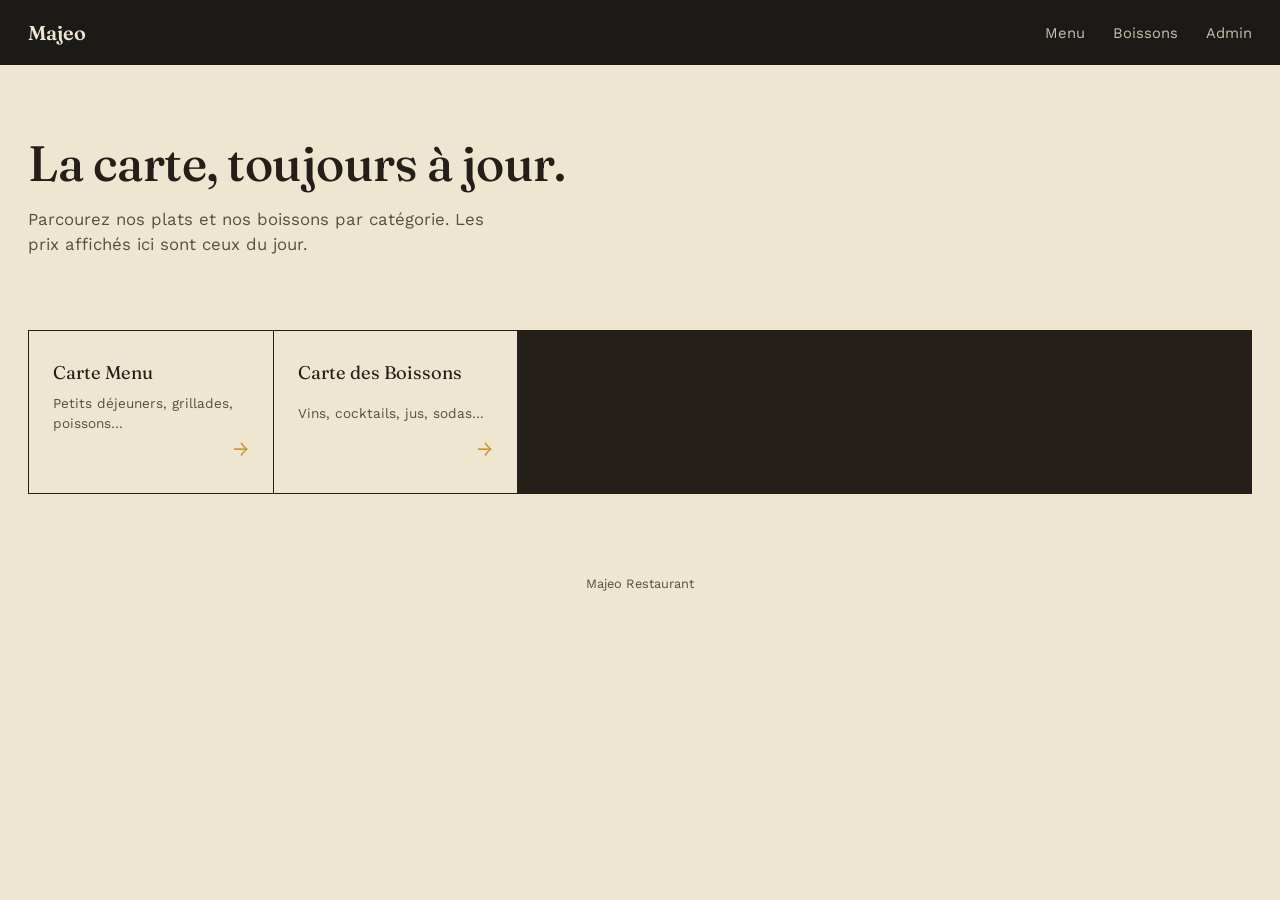
==== index.html @ 2497463a "Initialisation majeo_menu" ====
<!DOCTYPE html>
<html lang="fr">
<head>
  <meta charset="UTF-8">
  <meta name="viewport" content="width=device-width, initial-scale=1.0">
  <title>Majeo Restaurant — Carte du menu</title>
  <link rel="stylesheet" href="css/style.css">
</head>
<body>
  <nav class="topbar">
    <div class="brand">Majeo</div>
    <div class="links">
      <a href="categorie-plats.html">Menu</a>
      <a href="categorie-boissons.html">Boissons</a>
      <a href="admin.html">Admin</a>
    </div>
  </nav>

  <section class="hero">
    <h1>La carte, toujours à jour.</h1>
    <p>Parcourez nos plats et nos boissons par catégorie. Les prix affichés ici sont ceux du jour.</p>
  </section>

  <div class="category-grid" style="margin-top: 0;">
    <a class="category-card" href="categorie-plats.html">
      <span class="name">Carte Menu</span>
      <span class="count">Petits déjeuners, grillades, poissons…</span>
      <span class="arrow">→</span>
    </a>
    <a class="category-card" href="categorie-boissons.html">
      <span class="name">Carte des Boissons</span>
      <span class="count">Vins, cocktails, jus, sodas…</span>
      <span class="arrow">→</span>
    </a>
  </div>

  <footer class="site-footer">Majeo Restaurant</footer>
</body>
</html>
---- css/style.css ----
@import url('https://fonts.googleapis.com/css2?family=Fraunces:opsz,wght@9..144,400;9..144,500;9..144,600&family=Work+Sans:wght@400;500;600&display=swap');

:root {
  --charcoal: #1C1A16;
  --parchment: #EFE6D2;
  --parchment-dim: #E4D8BC;
  --gold: #C79A2E;
  --brick: #8B3A2B;
  --ink: #241F19;
  --ink-soft: #55503F;
  --radius: 3px;
}

* { box-sizing: border-box; }

body {
  margin: 0;
  background: var(--parchment);
  color: var(--ink);
  font-family: 'Work Sans', sans-serif;
  line-height: 1.5;
}

h1, h2, h3, .display {
  font-family: 'Fraunces', serif;
  font-weight: 500;
  letter-spacing: -0.01em;
  margin: 0;
}

a { color: inherit; text-decoration: none; }

/* --- Navigation --- */
nav.topbar {
  background: var(--charcoal);
  color: var(--parchment);
  display: flex;
  align-items: center;
  justify-content: space-between;
  padding: 1.1rem 1.75rem;
}

nav.topbar .brand {
  font-family: 'Fraunces', serif;
  font-size: 1.25rem;
  font-weight: 600;
}

nav.topbar .links { display: flex; gap: 1.75rem; font-size: 0.92rem; }
nav.topbar .links a { opacity: 0.82; transition: opacity 0.15s; }
nav.topbar .links a:hover, nav.topbar .links a:focus-visible { opacity: 1; }

/* --- Hero --- */
.hero {
  padding: 4.5rem 1.75rem 3.5rem;
  max-width: 760px;
}
.hero h1 { font-size: clamp(2.1rem, 5vw, 3.1rem); line-height: 1.08; }
.hero p { color: var(--ink-soft); font-size: 1.05rem; margin-top: 1rem; max-width: 46ch; }

.cta {
  display: inline-block;
  margin-top: 1.75rem;
  background: var(--brick);
  color: var(--parchment);
  padding: 0.75rem 1.5rem;
  border-radius: var(--radius);
  font-size: 0.95rem;
  font-weight: 500;
  transition: background 0.15s;
}
.cta:hover { background: #712c20; }

/* --- Grille de catégories --- */
.category-grid {
  display: grid;
  grid-template-columns: repeat(auto-fill, minmax(220px, 1fr));
  gap: 1px;
  background: var(--ink);
  border: 1px solid var(--ink);
  margin: 0 1.75rem 3rem;
}

.category-card {
  background: var(--parchment);
  padding: 1.75rem 1.5rem;
  min-height: 130px;
  display: flex;
  flex-direction: column;
  justify-content: space-between;
  transition: background 0.15s;
}
.category-card:hover { background: var(--parchment-dim); }
.category-card .name { font-family: 'Fraunces', serif; font-size: 1.15rem; }
.category-card .count { color: var(--ink-soft); font-size: 0.85rem; margin-top: 0.4rem; }
.category-card .arrow { align-self: flex-end; color: var(--gold); font-size: 1.3rem; }

/* --- Liste de plats (menu.html) --- */
.menu-header {
  padding: 3rem 1.75rem 1rem;
  max-width: 760px;
}
.menu-list { max-width: 760px; margin: 0 auto 4rem; padding: 0 1.75rem; }

.dish-row {
  display: flex;
  align-items: baseline;
  gap: 0.6rem;
  padding: 1.05rem 0;
  border-bottom: 1px solid rgba(36,31,25,0.12);
}
.dish-row .name { font-size: 1.05rem; }
.dish-row .leader {
  flex: 1;
  border-bottom: 2px dotted rgba(36,31,25,0.28);
  transform: translateY(-4px);
}
.dish-row .price {
  font-weight: 600;
  color: var(--brick);
  white-space: nowrap;
  font-variant-numeric: tabular-nums;
}

.back-link { padding: 0 1.75rem; display: block; margin-bottom: 2rem; color: var(--ink-soft); font-size: 0.9rem; }
.back-link:hover { color: var(--ink); }

.empty-state { color: var(--ink-soft); font-style: italic; padding: 0 1.75rem 3rem; }

/* --- Admin --- */
.admin-wrap { max-width: 900px; margin: 0 auto; padding: 2.5rem 1.75rem 4rem; }

.login-box {
  max-width: 360px;
  margin: 4rem auto;
  padding: 2rem;
  background: white;
  border: 1px solid rgba(36,31,25,0.15);
  border-radius: var(--radius);
}
.login-box h2 { margin-bottom: 1.5rem; }

label { display: block; font-size: 0.85rem; color: var(--ink-soft); margin: 0.9rem 0 0.3rem; }
input, select {
  width: 100%;
  padding: 0.6rem 0.7rem;
  border: 1px solid rgba(36,31,25,0.25);
  border-radius: var(--radius);
  font-family: inherit;
  font-size: 0.95rem;
  background: white;
}
input:focus, select:focus, .cta:focus-visible, button:focus-visible {
  outline: 2px solid var(--gold);
  outline-offset: 1px;
}

button {
  cursor: pointer;
  border: none;
  border-radius: var(--radius);
  font-family: inherit;
  font-size: 0.9rem;
  font-weight: 500;
}
.btn-primary { background: var(--brick); color: var(--parchment); padding: 0.7rem 1.3rem; margin-top: 1.3rem; }
.btn-primary:hover { background: #712c20; }
.btn-ghost { background: transparent; color: var(--ink-soft); padding: 0.4rem 0.7rem; border: 1px solid rgba(36,31,25,0.25); }
.btn-ghost:hover { color: var(--ink); }
.btn-danger { background: transparent; color: var(--brick); padding: 0.4rem 0.7rem; border: 1px solid rgba(139,58,43,0.4); }

.error-msg { color: var(--brick); font-size: 0.85rem; margin-top: 0.6rem; min-height: 1.1em; }

.admin-header { display: flex; justify-content: space-between; align-items: center; margin-bottom: 1.75rem; flex-wrap: wrap; gap: 1rem; }

.tabs { display: flex; gap: 0.5rem; }
.tab-btn {
  background: white;
  color: var(--ink-soft);
  padding: 0.55rem 1.1rem;
  border: 1px solid rgba(36,31,25,0.2);
}
.tab-btn.active { background: var(--charcoal); color: var(--parchment); border-color: var(--charcoal); }

.dish-form {
  display: grid;
  grid-template-columns: 2fr 1fr 1.4fr auto;
  gap: 0.8rem;
  align-items: end;
  background: white;
  padding: 1.25rem;
  border-radius: var(--radius);
  border: 1px solid rgba(36,31,25,0.15);
  margin-bottom: 2rem;
}
.dish-form label { margin-top: 0; }

table.dish-table { width: 100%; border-collapse: collapse; background: white; }
table.dish-table th, table.dish-table td {
  text-align: left;
  padding: 0.75rem 0.9rem;
  border-bottom: 1px solid rgba(36,31,25,0.1);
  font-size: 0.92rem;
}
table.dish-table th { color: var(--ink-soft); font-weight: 500; font-size: 0.8rem; }
table.dish-table td.actions { display: flex; gap: 0.5rem; }

footer.site-footer { text-align: center; padding: 2rem; color: var(--ink-soft); font-size: 0.8rem; }

@media (max-width: 620px) {
  .dish-form { grid-template-columns: 1fr; }
  nav.topbar .links { gap: 1rem; font-size: 0.85rem; }
}
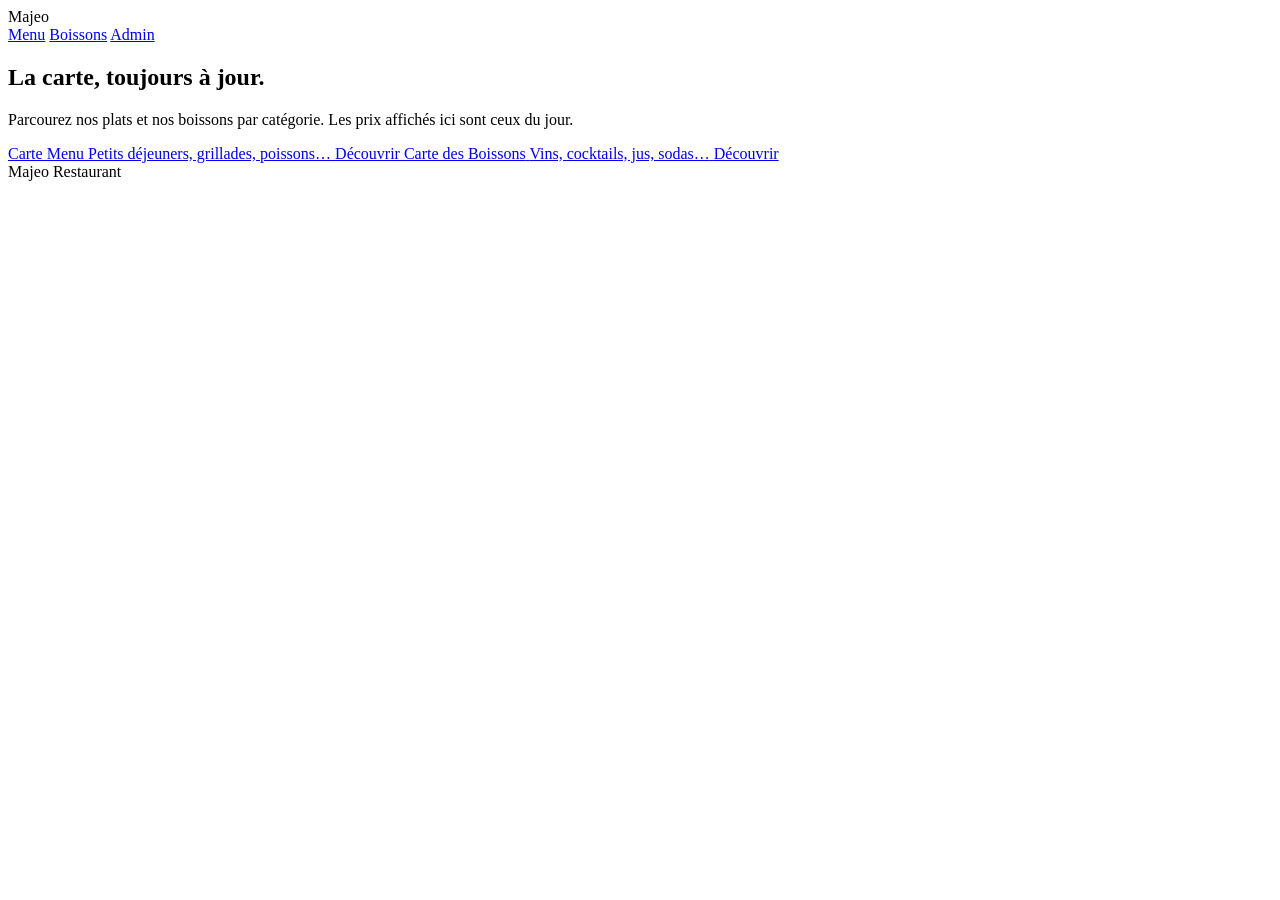
==== commit 6ba43d95: "update_home_page_and_stylr" ====
--- a/index.html
+++ b/index.html
@@ -4,7 +4,7 @@
   <meta charset="UTF-8">
   <meta name="viewport" content="width=device-width, initial-scale=1.0">
   <title>Majeo Restaurant — Carte du menu</title>
-  <link rel="stylesheet" href="css/style.css">
+  <link rel="stylesheet" href="./style.css">
 </head>
 <body>
   <nav class="topbar">
@@ -22,15 +22,15 @@
   </section>
 
   <div class="category-grid" style="margin-top: 0;">
-    <a class="category-card" href="categorie-plats.html">
+    <a class="category-card" href="categorie-plats.html" style="background-image:url('https://framerusercontent.com/images/2V95fWhHhNwHVZXLiyD8EZHI2E.jpg?width=800&height=516')">
       <span class="name">Carte Menu</span>
       <span class="count">Petits déjeuners, grillades, poissons…</span>
-      <span class="arrow">→</span>
+      <span class="arrow">Découvrir</span>
     </a>
-    <a class="category-card" href="categorie-boissons.html">
+    <a class="category-card" href="categorie-boissons.html" style="background-image:url('https://framerusercontent.com/images/WIODolZu4mGkxVQT92E17E0Okc.jpg?width=795&height=385')">
       <span class="name">Carte des Boissons</span>
       <span class="count">Vins, cocktails, jus, sodas…</span>
-      <span class="arrow">→</span>
+      <span class="arrow">Découvrir</span>
     </a>
   </div>
 
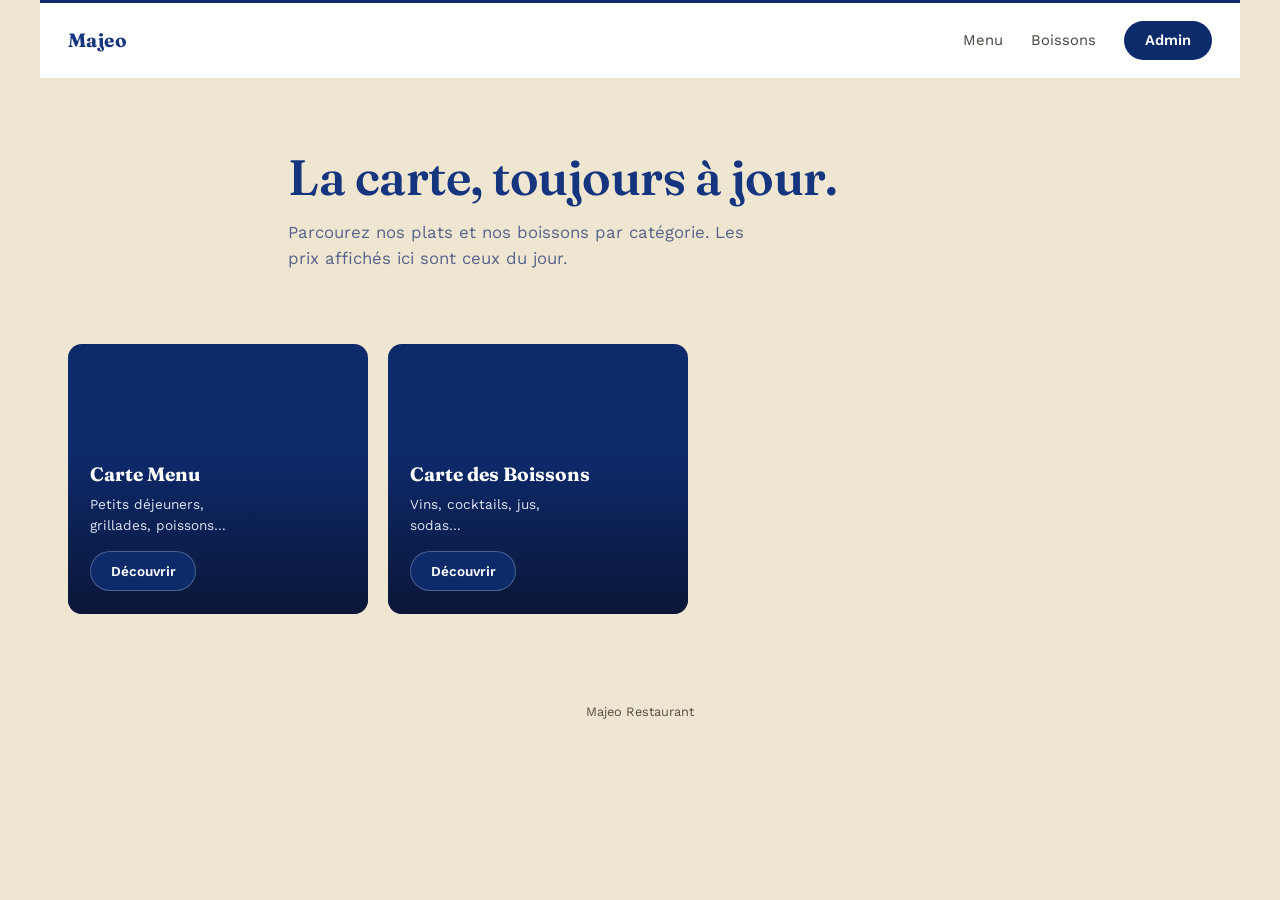
==== commit e5a227fa: "update_url_style" ====
--- a/index.html
+++ b/index.html
@@ -4,7 +4,7 @@
   <meta charset="UTF-8">
   <meta name="viewport" content="width=device-width, initial-scale=1.0">
   <title>Majeo Restaurant — Carte du menu</title>
-  <link rel="stylesheet" href="./style.css">
+  <link rel="stylesheet" href="css/style.css">
 </head>
 <body>
   <nav class="topbar">
--- a/css/style.css
+++ b/css/style.css
@@ -0,0 +1,301 @@
+@import url('https://fonts.googleapis.com/css2?family=Fraunces:opsz,wght@9..144,400;9..144,500;9..144,600;9..144,700&family=Work+Sans:wght@400;500;600&display=swap');
+
+:root {
+  /* --- palette d'origine : utilisée partout sauf header/hero/cartes catégories --- */
+  --charcoal: #1C1A16;
+  --parchment: #EFE6D2;
+  --parchment-dim: #E4D8BC;
+  --gold: #C79A2E;
+  --brick: #8B3A2B;
+  --ink: #241F19;
+  --ink-soft: #55503F;
+  --radius: 3px;
+
+  /* --- identité Majeo (bleu marine) : header, hero, cartes catégories --- */
+  --navy: #16357f;
+  --navy-dark: #0d2a6b;
+  --navy-light: #2a55b8;
+  --navy-muted: #57628a;
+  --white: #ffffff;
+  --radius-pill: 999px;
+
+  /* --- mise en page, commune à toutes les pages --- */
+  --page-width: 1200px;
+}
+
+* { box-sizing: border-box; }
+
+body {
+  margin: 0;
+  background: var(--parchment);
+  color: var(--ink);
+  font-family: 'Work Sans', sans-serif;
+  line-height: 1.5;
+}
+
+h1, h2, h3, .display {
+  font-family: 'Fraunces', serif;
+  font-weight: 500;
+  letter-spacing: -0.01em;
+  margin: 0;
+}
+
+a { color: inherit; text-decoration: none; }
+
+/* ==========================================================
+   Conteneur centré partagé — mise en page uniquement,
+   ne touche à aucune couleur ni page déjà en place.
+   ========================================================== */
+nav.topbar,
+.hero,
+.menu-header,
+.back-link,
+.empty-state {
+  max-width: var(--page-width);
+  margin-left: auto;
+  margin-right: auto;
+}
+
+/* --- Navigation (identité Majeo, commune à toutes les pages) --- */
+nav.topbar {
+  background: var(--white);
+  color: var(--navy);
+  border-top: 3px solid var(--navy-dark);
+  display: flex;
+  align-items: center;
+  justify-content: space-between;
+  padding: 1.1rem 1.75rem;
+}
+
+nav.topbar .brand {
+  font-family: 'Fraunces', serif;
+  font-size: 1.2rem;
+  font-weight: 700;
+  color: var(--navy);
+  letter-spacing: 0.02em;
+}
+
+nav.topbar .links { display: flex; align-items: center; gap: 1.75rem; font-size: 0.92rem; }
+nav.topbar .links a { color: var(--ink); opacity: 0.85; transition: opacity 0.15s; }
+nav.topbar .links a:hover, nav.topbar .links a:focus-visible { opacity: 1; }
+
+/* dernier lien = bouton pilule, comme "Accueil" dans la maquette */
+nav.topbar .links a:last-child {
+  background: var(--navy-dark);
+  color: var(--white);
+  padding: 0.55rem 1.3rem;
+  border-radius: var(--radius-pill);
+  font-weight: 600;
+  opacity: 1;
+}
+nav.topbar .links a:last-child:hover { background: var(--navy); }
+
+/* --- Hero (page d'accueil) --- */
+.hero {
+  padding: 4.5rem 1.75rem 3.5rem;
+  max-width: 760px;
+}
+.hero h1 { font-size: clamp(2.1rem, 5vw, 3.1rem); line-height: 1.1; color: var(--navy); font-weight: 600; }
+.hero p { color: var(--navy-muted); font-size: 1.05rem; margin-top: 1rem; max-width: 46ch; }
+.hero p strong { color: var(--navy); font-weight: 600; }
+
+.cta {
+  display: inline-block;
+  margin-top: 1.75rem;
+  background: var(--navy-dark);
+  color: var(--white);
+  padding: 0.75rem 1.5rem;
+  border-radius: var(--radius-pill);
+  font-size: 0.95rem;
+  font-weight: 600;
+  transition: background 0.15s;
+}
+.cta:hover { background: var(--navy); }
+.cta:focus-visible { outline: 2px solid var(--navy-light); outline-offset: 1px; }
+
+/* --- Grille de catégories (page d'accueil) --- */
+.category-grid {
+  display: grid;
+  grid-template-columns: repeat(auto-fill, minmax(220px, 300px));
+  gap: 1.25rem;
+  max-width: var(--page-width);
+  margin: 2rem auto 3.5rem;
+  padding: 0 1.75rem;
+}
+
+.category-card {
+  position: relative;
+  aspect-ratio: 4 / 3.6;
+  border-radius: 14px;
+  overflow: hidden;
+  padding: 1.4rem;
+  display: flex;
+  flex-direction: column;
+  justify-content: flex-end;
+  background: var(--navy-dark) center/cover no-repeat;
+  color: var(--white);
+  transition: transform 0.2s ease;
+}
+
+.category-card::before {
+  content: "";
+  position: absolute;
+  inset: 0;
+  background: linear-gradient(180deg, rgba(15,25,60,0) 40%, rgba(10,18,45,0.82) 100%);
+  z-index: 0;
+}
+
+.category-card:hover { transform: translateY(-2px); }
+
+.category-card .name,
+.category-card .count,
+.category-card .arrow {
+  position: relative;
+  z-index: 1;
+}
+
+.category-card .name { font-family: 'Fraunces', serif; font-size: 1.2rem; font-weight: 700; color: var(--white); }
+.category-card .count { color: #dfe4f5; font-size: 0.85rem; margin-top: 0.35rem; max-width: 22ch; }
+
+.category-card .arrow {
+  align-self: flex-start;
+  margin-top: 1rem;
+  background: var(--navy-dark);
+  color: var(--white);
+  font-size: 0.85rem;
+  font-weight: 600;
+  padding: 0.55rem 1.2rem;
+  border-radius: var(--radius-pill);
+  border: 1px solid rgba(255,255,255,0.25);
+}
+
+/* ==========================================================
+   Tout ce qui suit = style d'ORIGINE, non retouché
+   (liste de plats, admin, formulaires, tableaux, footer...)
+   ========================================================== */
+
+/* --- Liste de plats (menu.html) --- */
+.menu-header {
+  padding: 3rem 1.75rem 1rem;
+  max-width: 760px;
+}
+.menu-list { max-width: 760px; margin: 0 auto 4rem; padding: 0 1.75rem; }
+
+.dish-row {
+  display: flex;
+  align-items: baseline;
+  gap: 0.6rem;
+  padding: 1.05rem 0;
+  border-bottom: 1px solid rgba(36,31,25,0.12);
+}
+.dish-row .name { font-size: 1.05rem; }
+.dish-row .leader {
+  flex: 1;
+  border-bottom: 2px dotted rgba(36,31,25,0.28);
+  transform: translateY(-4px);
+}
+.dish-row .price {
+  font-weight: 600;
+  color: var(--brick);
+  white-space: nowrap;
+  font-variant-numeric: tabular-nums;
+}
+
+.back-link { padding: 0 1.75rem; display: block; margin-bottom: 2rem; color: var(--ink-soft); font-size: 0.9rem; }
+.back-link:hover { color: var(--ink); }
+
+.empty-state { color: var(--ink-soft); font-style: italic; padding: 0 1.75rem 3rem; }
+
+/* --- Admin --- */
+.admin-wrap { max-width: 900px; margin: 0 auto; padding: 2.5rem 1.75rem 4rem; }
+
+.login-box {
+  max-width: 360px;
+  margin: 4rem auto;
+  padding: 2rem;
+  background: white;
+  border: 1px solid rgba(36,31,25,0.15);
+  border-radius: var(--radius);
+}
+.login-box h2 { margin-bottom: 1.5rem; }
+
+label { display: block; font-size: 0.85rem; color: var(--ink-soft); margin: 0.9rem 0 0.3rem; }
+input, select {
+  width: 100%;
+  padding: 0.6rem 0.7rem;
+  border: 1px solid rgba(36,31,25,0.25);
+  border-radius: var(--radius);
+  font-family: inherit;
+  font-size: 0.95rem;
+  background: white;
+}
+input:focus, select:focus, button:focus-visible {
+  outline: 2px solid var(--gold);
+  outline-offset: 1px;
+}
+
+button {
+  cursor: pointer;
+  border: none;
+  border-radius: var(--radius);
+  font-family: inherit;
+  font-size: 0.9rem;
+  font-weight: 500;
+}
+.btn-primary { background: var(--brick); color: var(--parchment); padding: 0.7rem 1.3rem; margin-top: 1.3rem; }
+.btn-primary:hover { background: #712c20; }
+.btn-ghost { background: transparent; color: var(--ink-soft); padding: 0.4rem 0.7rem; border: 1px solid rgba(36,31,25,0.25); }
+.btn-ghost:hover { color: var(--ink); }
+.btn-danger { background: transparent; color: var(--brick); padding: 0.4rem 0.7rem; border: 1px solid rgba(139,58,43,0.4); }
+
+.error-msg { color: var(--brick); font-size: 0.85rem; margin-top: 0.6rem; min-height: 1.1em; }
+
+.admin-header { display: flex; justify-content: space-between; align-items: center; margin-bottom: 1.75rem; flex-wrap: wrap; gap: 1rem; }
+
+.tabs { display: flex; gap: 0.5rem; }
+.tab-btn {
+  background: white;
+  color: var(--ink-soft);
+  padding: 0.55rem 1.1rem;
+  border: 1px solid rgba(36,31,25,0.2);
+}
+.tab-btn.active { background: var(--charcoal); color: var(--parchment); border-color: var(--charcoal); }
+
+.dish-form {
+  display: grid;
+  grid-template-columns: 2fr 1fr 1.4fr auto;
+  gap: 0.8rem;
+  align-items: end;
+  background: white;
+  padding: 1.25rem;
+  border-radius: var(--radius);
+  border: 1px solid rgba(36,31,25,0.15);
+  margin-bottom: 2rem;
+}
+.dish-form label { margin-top: 0; }
+
+table.dish-table { width: 100%; border-collapse: collapse; background: white; }
+table.dish-table th, table.dish-table td {
+  text-align: left;
+  padding: 0.75rem 0.9rem;
+  border-bottom: 1px solid rgba(36,31,25,0.1);
+  font-size: 0.92rem;
+}
+table.dish-table th { color: var(--ink-soft); font-weight: 500; font-size: 0.8rem; }
+table.dish-table td.actions { display: flex; gap: 0.5rem; }
+
+footer.site-footer { text-align: center; padding: 2rem; color: var(--ink-soft); font-size: 0.8rem; }
+
+/* --- Responsive --- */
+@media (max-width: 900px) {
+  nav.topbar, .hero, .menu-header, .menu-list, .category-grid, .back-link, .empty-state, .admin-wrap {
+    padding-left: 1.75rem;
+    padding-right: 1.75rem;
+  }
+}
+
+@media (max-width: 620px) {
+  .dish-form { grid-template-columns: 1fr; }
+  nav.topbar .links { gap: 1rem; font-size: 0.85rem; }
+  .category-grid { grid-template-columns: 1fr; }
+}
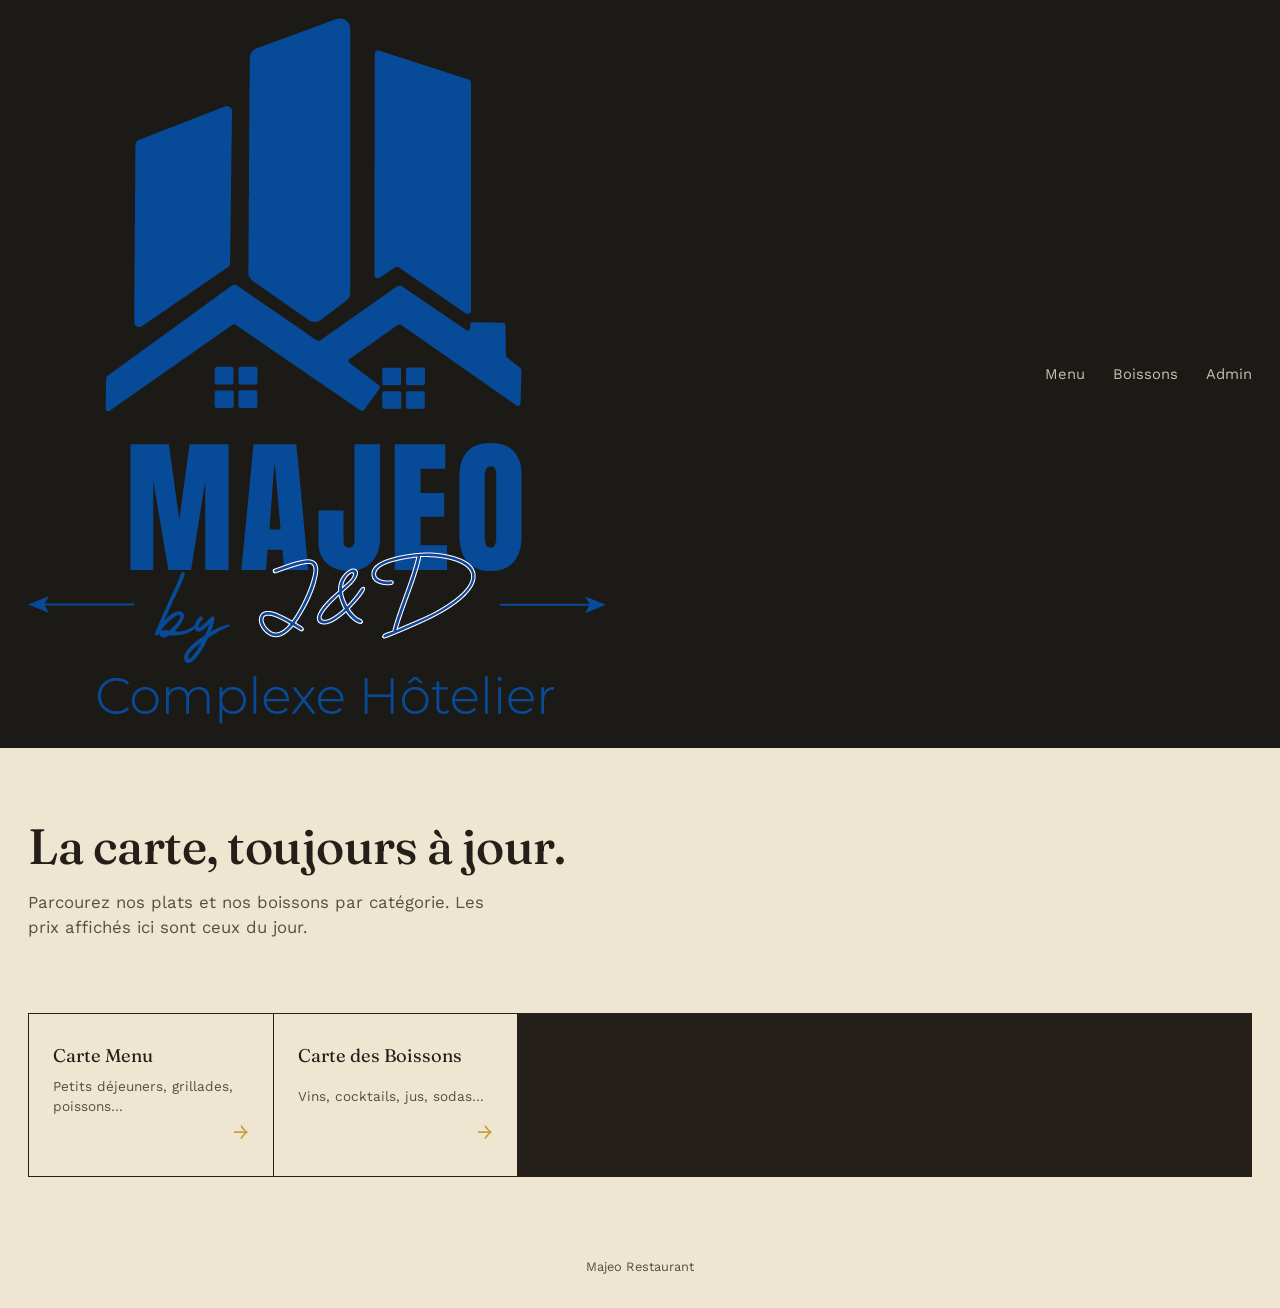
==== commit 681039ac: "Add Majeo navbar logo" ====
--- a/index.html
+++ b/index.html
@@ -3,12 +3,12 @@
 <head>
   <meta charset="UTF-8">
   <meta name="viewport" content="width=device-width, initial-scale=1.0">
-  <title>Majeo Restaurant — Carte du menu</title>
+  <title>Majeo Restaurant</title>
   <link rel="stylesheet" href="css/style.css">
 </head>
 <body>
   <nav class="topbar">
-    <div class="brand">Majeo</div>
+    <div><img class="logo" src="/img/logo/logo-bleu.png" alt="logo-majeo"></div>
     <div class="links">
       <a href="categorie-plats.html">Menu</a>
       <a href="categorie-boissons.html">Boissons</a>
@@ -22,15 +22,15 @@
   </section>
 
   <div class="category-grid" style="margin-top: 0;">
-    <a class="category-card" href="categorie-plats.html" style="background-image:url('https://framerusercontent.com/images/2V95fWhHhNwHVZXLiyD8EZHI2E.jpg?width=800&height=516')">
+    <a class="category-card" href="categorie-plats.html">
       <span class="name">Carte Menu</span>
       <span class="count">Petits déjeuners, grillades, poissons…</span>
-      <span class="arrow">Découvrir</span>
+      <span class="arrow">→</span>
     </a>
-    <a class="category-card" href="categorie-boissons.html" style="background-image:url('https://framerusercontent.com/images/WIODolZu4mGkxVQT92E17E0Okc.jpg?width=795&height=385')">
+    <a class="category-card" href="categorie-boissons.html">
       <span class="name">Carte des Boissons</span>
       <span class="count">Vins, cocktails, jus, sodas…</span>
-      <span class="arrow">Découvrir</span>
+      <span class="arrow">→</span>
     </a>
   </div>
 
--- a/css/style.css
+++ b/css/style.css
@@ -1,8 +1,10 @@
-@import url('https://fonts.googleapis.com/css2?family=Fraunces:opsz,wght@9..144,400;9..144,500;9..144,600;9..144,700&family=Work+Sans:wght@400;500;600&display=swap');
+@import url('https://fonts.googleapis.com/css2?family=Fraunces:opsz,wght@9..144,400;9..144,500;9..144,600&family=Work+Sans:wght@400;500;600&display=swap');
 
 :root {
-  /* --- palette d'origine : utilisée partout sauf header/hero/cartes catégories --- */
+  --primary-color: #074A98;
   --charcoal: #1C1A16;
+  --text-color: #FFFFFF
+  ;
   --parchment: #EFE6D2;
   --parchment-dim: #E4D8BC;
   --gold: #C79A2E;
@@ -10,17 +12,6 @@
   --ink: #241F19;
   --ink-soft: #55503F;
   --radius: 3px;
-
-  /* --- identité Majeo (bleu marine) : header, hero, cartes catégories --- */
-  --navy: #16357f;
-  --navy-dark: #0d2a6b;
-  --navy-light: #2a55b8;
-  --navy-muted: #57628a;
-  --white: #ffffff;
-  --radius-pill: 999px;
-
-  /* --- mise en page, commune à toutes les pages --- */
-  --page-width: 1200px;
 }
 
 * { box-sizing: border-box; }
@@ -42,25 +33,10 @@
 
 a { color: inherit; text-decoration: none; }
 
-/* ==========================================================
-   Conteneur centré partagé — mise en page uniquement,
-   ne touche à aucune couleur ni page déjà en place.
-   ========================================================== */
-nav.topbar,
-.hero,
-.menu-header,
-.back-link,
-.empty-state {
-  max-width: var(--page-width);
-  margin-left: auto;
-  margin-right: auto;
-}
-
-/* --- Navigation (identité Majeo, commune à toutes les pages) --- */
+/* --- Navigation --- */
 nav.topbar {
-  background: var(--white);
-  color: var(--navy);
-  border-top: 3px solid var(--navy-dark);
+  background: var(--charcoal);
+  color: var(--parchment);
   display: flex;
   align-items: center;
   justify-content: space-between;
@@ -69,110 +45,59 @@
 
 nav.topbar .brand {
   font-family: 'Fraunces', serif;
-  font-size: 1.2rem;
-  font-weight: 700;
-  color: var(--navy);
-  letter-spacing: 0.02em;
-}
-
-nav.topbar .links { display: flex; align-items: center; gap: 1.75rem; font-size: 0.92rem; }
-nav.topbar .links a { color: var(--ink); opacity: 0.85; transition: opacity 0.15s; }
+  font-size: 1.25rem;
+  font-weight: 600;
+}
+
+
+nav.topbar .links { display: flex; gap: 1.75rem; font-size: 0.92rem; }
+nav.topbar .links a { opacity: 0.82; transition: opacity 0.15s; }
 nav.topbar .links a:hover, nav.topbar .links a:focus-visible { opacity: 1; }
 
-/* dernier lien = bouton pilule, comme "Accueil" dans la maquette */
-nav.topbar .links a:last-child {
-  background: var(--navy-dark);
-  color: var(--white);
-  padding: 0.55rem 1.3rem;
-  border-radius: var(--radius-pill);
-  font-weight: 600;
-  opacity: 1;
-}
-nav.topbar .links a:last-child:hover { background: var(--navy); }
-
-/* --- Hero (page d'accueil) --- */
+/* --- Hero --- */
 .hero {
   padding: 4.5rem 1.75rem 3.5rem;
   max-width: 760px;
 }
-.hero h1 { font-size: clamp(2.1rem, 5vw, 3.1rem); line-height: 1.1; color: var(--navy); font-weight: 600; }
-.hero p { color: var(--navy-muted); font-size: 1.05rem; margin-top: 1rem; max-width: 46ch; }
-.hero p strong { color: var(--navy); font-weight: 600; }
+.hero h1 { font-size: clamp(2.1rem, 5vw, 3.1rem); line-height: 1.08; }
+.hero p { color: var(--ink-soft); font-size: 1.05rem; margin-top: 1rem; max-width: 46ch; }
 
 .cta {
   display: inline-block;
   margin-top: 1.75rem;
-  background: var(--navy-dark);
-  color: var(--white);
+  background: var(--brick);
+  color: var(--parchment);
   padding: 0.75rem 1.5rem;
-  border-radius: var(--radius-pill);
+  border-radius: var(--radius);
   font-size: 0.95rem;
-  font-weight: 600;
+  font-weight: 500;
   transition: background 0.15s;
 }
-.cta:hover { background: var(--navy); }
-.cta:focus-visible { outline: 2px solid var(--navy-light); outline-offset: 1px; }
-
-/* --- Grille de catégories (page d'accueil) --- */
+.cta:hover { background: #712c20; }
+
+/* --- Grille de catégories --- */
 .category-grid {
   display: grid;
-  grid-template-columns: repeat(auto-fill, minmax(220px, 300px));
-  gap: 1.25rem;
-  max-width: var(--page-width);
-  margin: 2rem auto 3.5rem;
-  padding: 0 1.75rem;
+  grid-template-columns: repeat(auto-fill, minmax(220px, 1fr));
+  gap: 1px;
+  background: var(--ink);
+  border: 1px solid var(--ink);
+  margin: 0 1.75rem 3rem;
 }
 
 .category-card {
-  position: relative;
-  aspect-ratio: 4 / 3.6;
-  border-radius: 14px;
-  overflow: hidden;
-  padding: 1.4rem;
+  background: var(--parchment);
+  padding: 1.75rem 1.5rem;
+  min-height: 130px;
   display: flex;
   flex-direction: column;
-  justify-content: flex-end;
-  background: var(--navy-dark) center/cover no-repeat;
-  color: var(--white);
-  transition: transform 0.2s ease;
-}
-
-.category-card::before {
-  content: "";
-  position: absolute;
-  inset: 0;
-  background: linear-gradient(180deg, rgba(15,25,60,0) 40%, rgba(10,18,45,0.82) 100%);
-  z-index: 0;
-}
-
-.category-card:hover { transform: translateY(-2px); }
-
-.category-card .name,
-.category-card .count,
-.category-card .arrow {
-  position: relative;
-  z-index: 1;
-}
-
-.category-card .name { font-family: 'Fraunces', serif; font-size: 1.2rem; font-weight: 700; color: var(--white); }
-.category-card .count { color: #dfe4f5; font-size: 0.85rem; margin-top: 0.35rem; max-width: 22ch; }
-
-.category-card .arrow {
-  align-self: flex-start;
-  margin-top: 1rem;
-  background: var(--navy-dark);
-  color: var(--white);
-  font-size: 0.85rem;
-  font-weight: 600;
-  padding: 0.55rem 1.2rem;
-  border-radius: var(--radius-pill);
-  border: 1px solid rgba(255,255,255,0.25);
-}
-
-/* ==========================================================
-   Tout ce qui suit = style d'ORIGINE, non retouché
-   (liste de plats, admin, formulaires, tableaux, footer...)
-   ========================================================== */
+  justify-content: space-between;
+  transition: background 0.15s;
+}
+.category-card:hover { background: var(--parchment-dim); }
+.category-card .name { font-family: 'Fraunces', serif; font-size: 1.15rem; }
+.category-card .count { color: var(--ink-soft); font-size: 0.85rem; margin-top: 0.4rem; }
+.category-card .arrow { align-self: flex-end; color: var(--gold); font-size: 1.3rem; }
 
 /* --- Liste de plats (menu.html) --- */
 .menu-header {
@@ -229,7 +154,7 @@
   font-size: 0.95rem;
   background: white;
 }
-input:focus, select:focus, button:focus-visible {
+input:focus, select:focus, .cta:focus-visible, button:focus-visible {
   outline: 2px solid var(--gold);
   outline-offset: 1px;
 }
@@ -286,16 +211,7 @@
 
 footer.site-footer { text-align: center; padding: 2rem; color: var(--ink-soft); font-size: 0.8rem; }
 
-/* --- Responsive --- */
-@media (max-width: 900px) {
-  nav.topbar, .hero, .menu-header, .menu-list, .category-grid, .back-link, .empty-state, .admin-wrap {
-    padding-left: 1.75rem;
-    padding-right: 1.75rem;
-  }
-}
-
 @media (max-width: 620px) {
   .dish-form { grid-template-columns: 1fr; }
   nav.topbar .links { gap: 1rem; font-size: 0.85rem; }
-  .category-grid { grid-template-columns: 1fr; }
-}+}
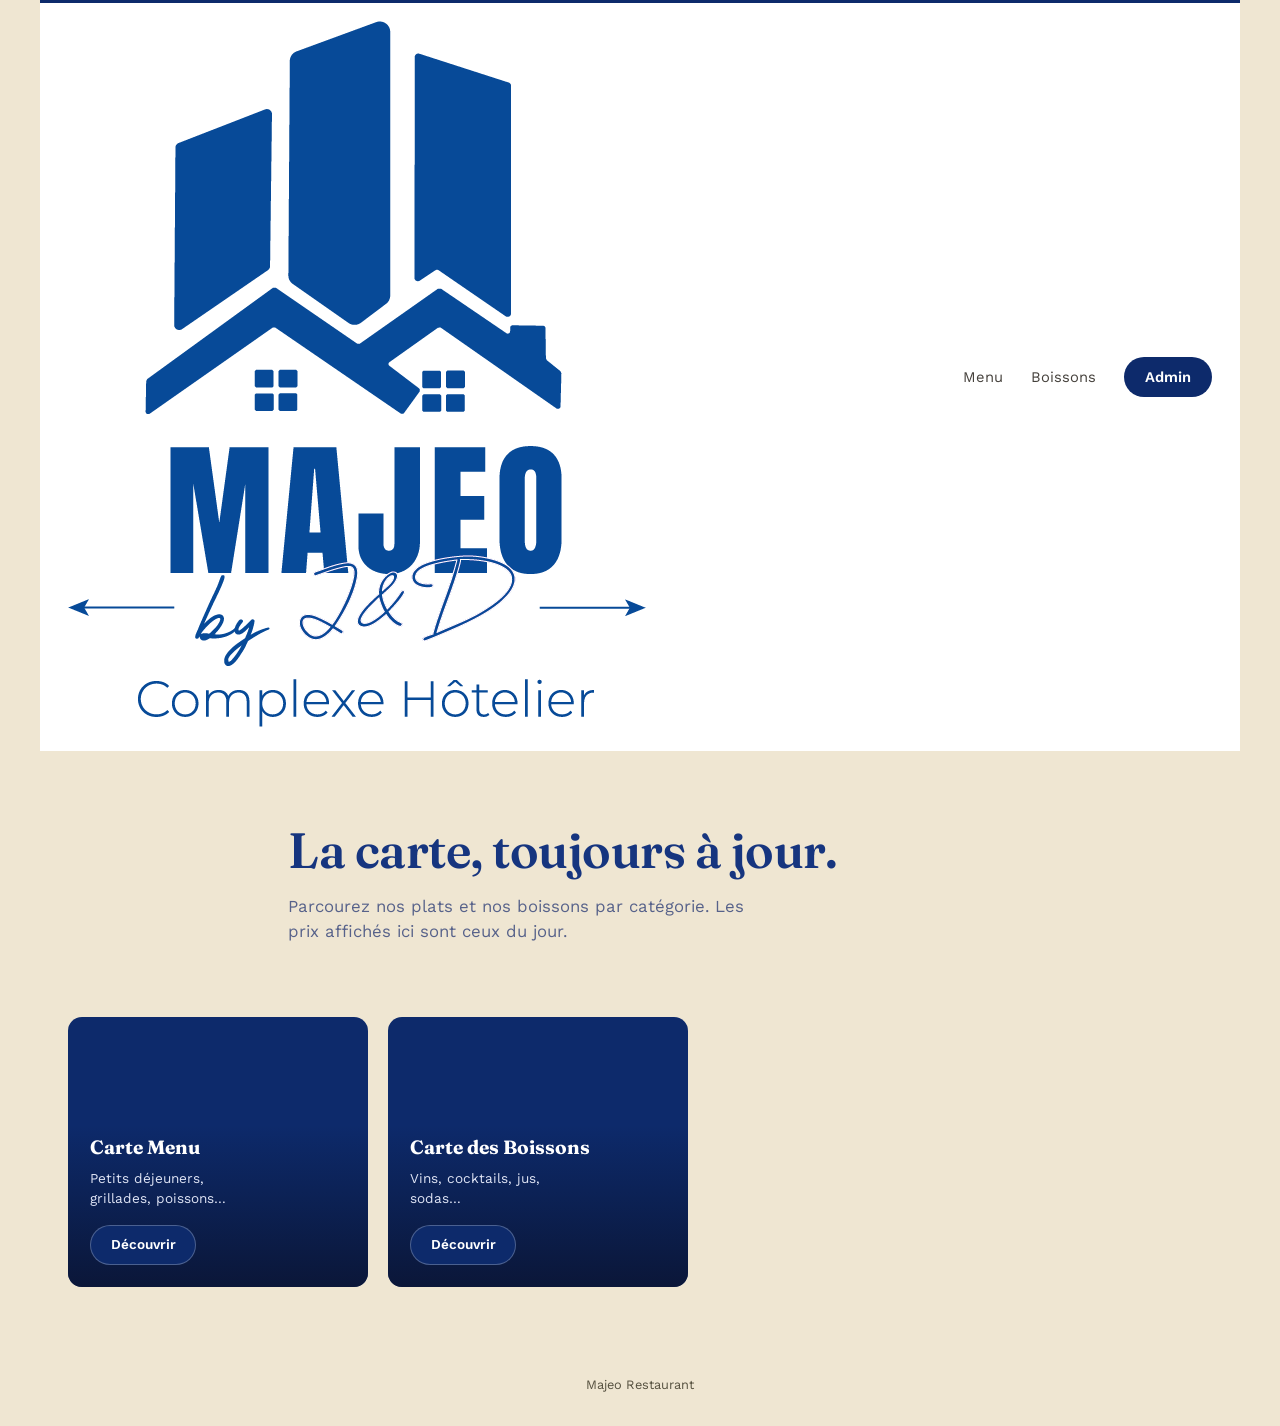
==== commit 3a37bc89: "Merge origin/main" ====
--- a/index.html
+++ b/index.html
@@ -22,15 +22,15 @@
   </section>
 
   <div class="category-grid" style="margin-top: 0;">
-    <a class="category-card" href="categorie-plats.html">
+    <a class="category-card" href="categorie-plats.html" style="background-image:url('https://framerusercontent.com/images/2V95fWhHhNwHVZXLiyD8EZHI2E.jpg?width=800&height=516')">
       <span class="name">Carte Menu</span>
       <span class="count">Petits déjeuners, grillades, poissons…</span>
-      <span class="arrow">→</span>
+      <span class="arrow">Découvrir</span>
     </a>
-    <a class="category-card" href="categorie-boissons.html">
+    <a class="category-card" href="categorie-boissons.html" style="background-image:url('https://framerusercontent.com/images/WIODolZu4mGkxVQT92E17E0Okc.jpg?width=795&height=385')">
       <span class="name">Carte des Boissons</span>
       <span class="count">Vins, cocktails, jus, sodas…</span>
-      <span class="arrow">→</span>
+      <span class="arrow">Découvrir</span>
     </a>
   </div>
 
--- a/css/style.css
+++ b/css/style.css
@@ -1,7 +1,8 @@
-@import url('https://fonts.googleapis.com/css2?family=Fraunces:opsz,wght@9..144,400;9..144,500;9..144,600&family=Work+Sans:wght@400;500;600&display=swap');
+@import url('https://fonts.googleapis.com/css2?family=Fraunces:opsz,wght@9..144,400;9..144,500;9..144,600;9..144,700&family=Work+Sans:wght@400;500;600&display=swap');
 
 :root {
   --primary-color: #074A98;
+  /* --- palette d'origine : utilisée partout sauf header/hero/cartes catégories --- */
   --charcoal: #1C1A16;
   --text-color: #FFFFFF
   ;
@@ -12,6 +13,17 @@
   --ink: #241F19;
   --ink-soft: #55503F;
   --radius: 3px;
+
+  /* --- identité Majeo (bleu marine) : header, hero, cartes catégories --- */
+  --navy: #16357f;
+  --navy-dark: #0d2a6b;
+  --navy-light: #2a55b8;
+  --navy-muted: #57628a;
+  --white: #ffffff;
+  --radius-pill: 999px;
+
+  /* --- mise en page, commune à toutes les pages --- */
+  --page-width: 1200px;
 }
 
 * { box-sizing: border-box; }
@@ -33,10 +45,25 @@
 
 a { color: inherit; text-decoration: none; }
 
-/* --- Navigation --- */
+/* ==========================================================
+   Conteneur centré partagé — mise en page uniquement,
+   ne touche à aucune couleur ni page déjà en place.
+   ========================================================== */
+nav.topbar,
+.hero,
+.menu-header,
+.back-link,
+.empty-state {
+  max-width: var(--page-width);
+  margin-left: auto;
+  margin-right: auto;
+}
+
+/* --- Navigation (identité Majeo, commune à toutes les pages) --- */
 nav.topbar {
-  background: var(--charcoal);
-  color: var(--parchment);
+  background: var(--white);
+  color: var(--navy);
+  border-top: 3px solid var(--navy-dark);
   display: flex;
   align-items: center;
   justify-content: space-between;
@@ -45,59 +72,110 @@
 
 nav.topbar .brand {
   font-family: 'Fraunces', serif;
-  font-size: 1.25rem;
+  font-size: 1.2rem;
+  font-weight: 700;
+  color: var(--navy);
+  letter-spacing: 0.02em;
+}
+
+nav.topbar .links { display: flex; align-items: center; gap: 1.75rem; font-size: 0.92rem; }
+nav.topbar .links a { color: var(--ink); opacity: 0.85; transition: opacity 0.15s; }
+nav.topbar .links a:hover, nav.topbar .links a:focus-visible { opacity: 1; }
+
+/* dernier lien = bouton pilule, comme "Accueil" dans la maquette */
+nav.topbar .links a:last-child {
+  background: var(--navy-dark);
+  color: var(--white);
+  padding: 0.55rem 1.3rem;
+  border-radius: var(--radius-pill);
   font-weight: 600;
-}
-
-
-nav.topbar .links { display: flex; gap: 1.75rem; font-size: 0.92rem; }
-nav.topbar .links a { opacity: 0.82; transition: opacity 0.15s; }
-nav.topbar .links a:hover, nav.topbar .links a:focus-visible { opacity: 1; }
-
-/* --- Hero --- */
+  opacity: 1;
+}
+nav.topbar .links a:last-child:hover { background: var(--navy); }
+
+/* --- Hero (page d'accueil) --- */
 .hero {
   padding: 4.5rem 1.75rem 3.5rem;
   max-width: 760px;
 }
-.hero h1 { font-size: clamp(2.1rem, 5vw, 3.1rem); line-height: 1.08; }
-.hero p { color: var(--ink-soft); font-size: 1.05rem; margin-top: 1rem; max-width: 46ch; }
+.hero h1 { font-size: clamp(2.1rem, 5vw, 3.1rem); line-height: 1.1; color: var(--navy); font-weight: 600; }
+.hero p { color: var(--navy-muted); font-size: 1.05rem; margin-top: 1rem; max-width: 46ch; }
+.hero p strong { color: var(--navy); font-weight: 600; }
 
 .cta {
   display: inline-block;
   margin-top: 1.75rem;
-  background: var(--brick);
-  color: var(--parchment);
+  background: var(--navy-dark);
+  color: var(--white);
   padding: 0.75rem 1.5rem;
-  border-radius: var(--radius);
+  border-radius: var(--radius-pill);
   font-size: 0.95rem;
-  font-weight: 500;
+  font-weight: 600;
   transition: background 0.15s;
 }
-.cta:hover { background: #712c20; }
-
-/* --- Grille de catégories --- */
+.cta:hover { background: var(--navy); }
+.cta:focus-visible { outline: 2px solid var(--navy-light); outline-offset: 1px; }
+
+/* --- Grille de catégories (page d'accueil) --- */
 .category-grid {
   display: grid;
-  grid-template-columns: repeat(auto-fill, minmax(220px, 1fr));
-  gap: 1px;
-  background: var(--ink);
-  border: 1px solid var(--ink);
-  margin: 0 1.75rem 3rem;
+  grid-template-columns: repeat(auto-fill, minmax(220px, 300px));
+  gap: 1.25rem;
+  max-width: var(--page-width);
+  margin: 2rem auto 3.5rem;
+  padding: 0 1.75rem;
 }
 
 .category-card {
-  background: var(--parchment);
-  padding: 1.75rem 1.5rem;
-  min-height: 130px;
+  position: relative;
+  aspect-ratio: 4 / 3.6;
+  border-radius: 14px;
+  overflow: hidden;
+  padding: 1.4rem;
   display: flex;
   flex-direction: column;
-  justify-content: space-between;
-  transition: background 0.15s;
-}
-.category-card:hover { background: var(--parchment-dim); }
-.category-card .name { font-family: 'Fraunces', serif; font-size: 1.15rem; }
-.category-card .count { color: var(--ink-soft); font-size: 0.85rem; margin-top: 0.4rem; }
-.category-card .arrow { align-self: flex-end; color: var(--gold); font-size: 1.3rem; }
+  justify-content: flex-end;
+  background: var(--navy-dark) center/cover no-repeat;
+  color: var(--white);
+  transition: transform 0.2s ease;
+}
+
+.category-card::before {
+  content: "";
+  position: absolute;
+  inset: 0;
+  background: linear-gradient(180deg, rgba(15,25,60,0) 40%, rgba(10,18,45,0.82) 100%);
+  z-index: 0;
+}
+
+.category-card:hover { transform: translateY(-2px); }
+
+.category-card .name,
+.category-card .count,
+.category-card .arrow {
+  position: relative;
+  z-index: 1;
+}
+
+.category-card .name { font-family: 'Fraunces', serif; font-size: 1.2rem; font-weight: 700; color: var(--white); }
+.category-card .count { color: #dfe4f5; font-size: 0.85rem; margin-top: 0.35rem; max-width: 22ch; }
+
+.category-card .arrow {
+  align-self: flex-start;
+  margin-top: 1rem;
+  background: var(--navy-dark);
+  color: var(--white);
+  font-size: 0.85rem;
+  font-weight: 600;
+  padding: 0.55rem 1.2rem;
+  border-radius: var(--radius-pill);
+  border: 1px solid rgba(255,255,255,0.25);
+}
+
+/* ==========================================================
+   Tout ce qui suit = style d'ORIGINE, non retouché
+   (liste de plats, admin, formulaires, tableaux, footer...)
+   ========================================================== */
 
 /* --- Liste de plats (menu.html) --- */
 .menu-header {
@@ -154,7 +232,7 @@
   font-size: 0.95rem;
   background: white;
 }
-input:focus, select:focus, .cta:focus-visible, button:focus-visible {
+input:focus, select:focus, button:focus-visible {
   outline: 2px solid var(--gold);
   outline-offset: 1px;
 }
@@ -211,7 +289,16 @@
 
 footer.site-footer { text-align: center; padding: 2rem; color: var(--ink-soft); font-size: 0.8rem; }
 
+/* --- Responsive --- */
+@media (max-width: 900px) {
+  nav.topbar, .hero, .menu-header, .menu-list, .category-grid, .back-link, .empty-state, .admin-wrap {
+    padding-left: 1.75rem;
+    padding-right: 1.75rem;
+  }
+}
+
 @media (max-width: 620px) {
   .dish-form { grid-template-columns: 1fr; }
   nav.topbar .links { gap: 1rem; font-size: 0.85rem; }
-}
+  .category-grid { grid-template-columns: 1fr; }
+}
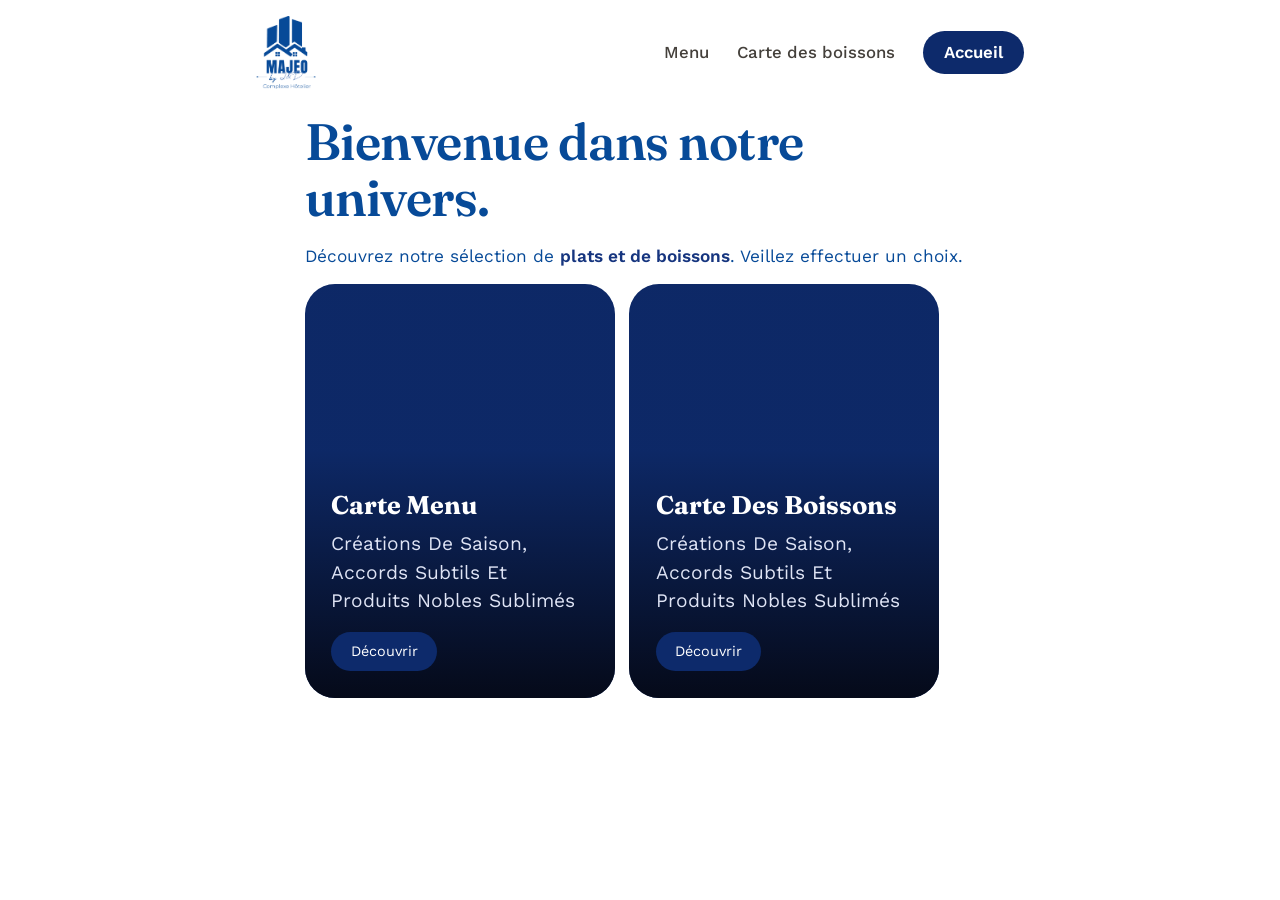
==== commit 7f1964be: "Mise à jour du site" ====
--- a/index.html
+++ b/index.html
@@ -3,37 +3,43 @@
 <head>
   <meta charset="UTF-8">
   <meta name="viewport" content="width=device-width, initial-scale=1.0">
-  <title>Majeo Restaurant</title>
+  <title>MAJEO RESTAURANT MENU</title>
   <link rel="stylesheet" href="css/style.css">
 </head>
-<body>
+<body class="homepage">
   <nav class="topbar">
     <div><img class="logo" src="/img/logo/logo-bleu.png" alt="logo-majeo"></div>
     <div class="links">
       <a href="categorie-plats.html">Menu</a>
-      <a href="categorie-boissons.html">Boissons</a>
-      <a href="admin.html">Admin</a>
+      <a href="categorie-boissons.html">Carte des boissons</a>
+      <a class="active" href="index.html">Accueil</a>
     </div>
+    <button class="menu-toggle" type="button" aria-label="Ouvrir le menu" aria-expanded="false">
+      <span></span>
+      <span></span>
+    </button>
   </nav>
 
   <section class="hero">
-    <h1>La carte, toujours à jour.</h1>
-    <p>Parcourez nos plats et nos boissons par catégorie. Les prix affichés ici sont ceux du jour.</p>
-  </section>
-
-  <div class="category-grid" style="margin-top: 0;">
+    <h1>Bienvenue dans notre univers.</h1>
+    <p>Découvrez notre sélection de <strong>plats et de boissons</strong>. Veillez effectuer un choix.</p>
+    <div class="category-grid">
     <a class="category-card" href="categorie-plats.html" style="background-image:url('https://framerusercontent.com/images/2V95fWhHhNwHVZXLiyD8EZHI2E.jpg?width=800&height=516')">
       <span class="name">Carte Menu</span>
-      <span class="count">Petits déjeuners, grillades, poissons…</span>
+      <span class="count">Créations De Saison, Accords Subtils Et Produits Nobles Sublimés</span>
       <span class="arrow">Découvrir</span>
     </a>
     <a class="category-card" href="categorie-boissons.html" style="background-image:url('https://framerusercontent.com/images/WIODolZu4mGkxVQT92E17E0Okc.jpg?width=795&height=385')">
-      <span class="name">Carte des Boissons</span>
-      <span class="count">Vins, cocktails, jus, sodas…</span>
+      <span class="name">Carte Des Boissons</span>
+      <span class="count">Créations De Saison, Accords Subtils Et Produits Nobles Sublimés</span>
       <span class="arrow">Découvrir</span>
     </a>
   </div>
 
-  <footer class="site-footer">Majeo Restaurant</footer>
+  </section>
+
+  <footer class="site-footer"></footer>
+
+  <script src="js/nav.js"></script>
 </body>
 </html>
--- a/css/style.css
+++ b/css/style.css
@@ -4,9 +4,9 @@
   --primary-color: #074A98;
   /* --- palette d'origine : utilisée partout sauf header/hero/cartes catégories --- */
   --charcoal: #1C1A16;
-  --text-color: #FFFFFF
+  --text-color: #FFFFFF;
   ;
-  --parchment: #EFE6D2;
+  --parchment: #FFFFFF;
   --parchment-dim: #E4D8BC;
   --gold: #C79A2E;
   --brick: #8B3A2B;
@@ -61,14 +61,41 @@
 
 /* --- Navigation (identité Majeo, commune à toutes les pages) --- */
 nav.topbar {
+  position: fixed;
+  top: 0;
+  left: 0;
+  right: 0;
+  z-index: 1000;
+  width: auto;
+  max-width: none;
+  margin: 0;
   background: var(--white);
   color: var(--navy);
-  border-top: 3px solid var(--navy-dark);
   display: flex;
   align-items: center;
   justify-content: space-between;
-  padding: 1.1rem 1.75rem;
-}
+  padding:0;
+}
+
+body { padding-top: 111px; }
+html, body { overflow-x: hidden; }
+html.menu-open { overflow: hidden; }
+html { scrollbar-width: none; }
+html::-webkit-scrollbar { width: 0; height: 0; }
+
+nav.topbar::after {
+  content: "";
+  position: absolute;
+  left: 0;
+  bottom: 0;
+  width: var(--scroll-progress, 0%);
+  height: 2px;
+  background: var(--primary-color);
+  transition: width 0.12s ease-out;
+  pointer-events: none;
+}
+
+nav.topbar .logo { display: block; width: 60px; height: 73px; }
 
 nav.topbar .brand {
   font-family: 'Fraunces', serif;
@@ -81,6 +108,30 @@
 nav.topbar .links { display: flex; align-items: center; gap: 1.75rem; font-size: 0.92rem; }
 nav.topbar .links a { color: var(--ink); opacity: 0.85; transition: opacity 0.15s; }
 nav.topbar .links a:hover, nav.topbar .links a:focus-visible { opacity: 1; }
+
+.menu-toggle { display: none; }
+
+.homepage {
+  background: var(--white);
+  padding-top: 80px;
+}
+
+body.menu-open { overflow: hidden; }
+
+nav.topbar {
+  left: 0;
+  right: 0;
+  padding: 1rem 16rem;
+  border-top: 0;
+}
+
+nav.topbar .links a { font-size: 1.05rem; font-weight: 500; }
+nav.topbar .links .active {
+  background: var(--primary-color);
+  color: var(--white);
+  padding: 0.55rem 1.6rem;
+  border-radius: var(--radius-pill);
+}
 
 /* dernier lien = bouton pilule, comme "Accueil" dans la maquette */
 nav.topbar .links a:last-child {
@@ -96,11 +147,26 @@
 /* --- Hero (page d'accueil) --- */
 .hero {
   padding: 4.5rem 1.75rem 3.5rem;
-  max-width: 760px;
+  max-width: 100px;
 }
 .hero h1 { font-size: clamp(2.1rem, 5vw, 3.1rem); line-height: 1.1; color: var(--navy); font-weight: 600; }
-.hero p { color: var(--navy-muted); font-size: 1.05rem; margin-top: 1rem; max-width: 46ch; }
+.hero p { color: var(--navy-muted); font-size: 2rem; margin-top: 100rem;  }
 .hero p strong { color: var(--navy); font-weight: 600; }
+.homepage .hero {
+  max-width: 670px;
+  padding: 2.15rem 0 3rem;
+}
+.homepage .hero h1 {
+  font-size: clamp(2.8rem, 4vw, 4rem);
+  line-height: 1.08;
+  color: var(--primary-color);
+}
+.homepage .hero p {
+  color: var(--primary-color);
+  font-size: 1.08rem;
+  line-height: 1.4;
+  margin: 1.2rem 0 0;
+}
 
 .cta {
   display: inline-block;
@@ -144,7 +210,7 @@
   content: "";
   position: absolute;
   inset: 0;
-  background: linear-gradient(180deg, rgba(15,25,60,0) 40%, rgba(10,18,45,0.82) 100%);
+  background: linear-gradient(180deg, rgba(15, 25, 60, 0.097) 40%, rgba(5, 9, 23, 0.974) 100%);
   z-index: 0;
 }
 
@@ -157,20 +223,37 @@
   z-index: 1;
 }
 
-.category-card .name { font-family: 'Fraunces', serif; font-size: 1.2rem; font-weight: 700; color: var(--white); }
-.category-card .count { color: #dfe4f5; font-size: 0.85rem; margin-top: 0.35rem; max-width: 22ch; }
+.category-card .name { font-family: 'Fraunces', serif; font-size: 1.6rem; font-weight: 700; color: var(--white); }
+.category-card .count { color: #dfe4f5; font-size: 1.2rem; margin-top: 0.35rem; max-width: 40ch; }
 
 .category-card .arrow {
   align-self: flex-start;
   margin-top: 1rem;
   background: var(--navy-dark);
   color: var(--white);
-  font-size: 0.85rem;
-  font-weight: 600;
+  font-size: 0.9rem;
+  font-weight: 400;
   padding: 0.55rem 1.2rem;
   border-radius: var(--radius-pill);
-  border: 1px solid rgba(255,255,255,0.25);
-}
+}
+
+.home-back-btn {
+    display: inline-flex;
+    align-items: center;
+    justify-content: center;
+    gap: 0.8rem;
+    margin: 0.5rem 0 0;
+    padding: 0.5rem 0.4rem;
+    border-radius: 999px;
+    background: var(--navy);
+    color: var(--white);
+    font-weight: 400;
+    font-size: clamp(0.9rem, 1.2vw, 1.1rem);
+    line-height: 1;
+    text-decoration: none;
+    box-sizing: border-box;
+}
+
 
 /* ==========================================================
    Tout ce qui suit = style d'ORIGINE, non retouché
@@ -179,29 +262,66 @@
 
 /* --- Liste de plats (menu.html) --- */
 .menu-header {
-  padding: 3rem 1.75rem 1rem;
-  max-width: 760px;
-}
-.menu-list { max-width: 760px; margin: 0 auto 4rem; padding: 0 1.75rem; }
+  max-width: 980px;
+}
+.menu-header h1 {
+  font-size: clamp(2.6rem, 5vw, 4.8rem);
+  line-height: 1.06;
+  font-weight: 700;
+  letter-spacing: -0.06em;
+  color: var(--navy);
+}
+.menu-list {
+  max-width: 980px;
+  margin: 0 auto 4rem;
+  padding: 0 1.75rem;
+}
 
 .dish-row {
   display: flex;
-  align-items: baseline;
-  gap: 0.6rem;
-  padding: 1.05rem 0;
-  border-bottom: 1px solid rgba(36,31,25,0.12);
-}
-.dish-row .name { font-size: 1.05rem; }
+  align-items: center;
+  gap: 0.8rem;
+  padding: 1.15rem 0;
+  border-bottom: 1px solid rgba(23, 31, 41, 0.18);
+}
+.dish-row .name {
+  font-size: clamp(1.15rem, 2vw, 2.2rem);
+  color: var(--ink);
+  font-weight: 500;
+  line-height: 1.25;
+}
 .dish-row .leader {
   flex: 1;
-  border-bottom: 2px dotted rgba(36,31,25,0.28);
-  transform: translateY(-4px);
+  border-bottom: 2px dotted rgba(33, 35, 37, 0.26);
+  transform: translateY(-3px);
 }
 .dish-row .price {
   font-weight: 600;
-  color: var(--brick);
+  color: #d16a35;
   white-space: nowrap;
   font-variant-numeric: tabular-nums;
+  font-size: clamp(1.1rem, 1.8vw, 2rem);
+  line-height: 1.2;
+}
+
+.menu-return {
+  display: inline-flex;
+  align-items: center;
+  justify-content: center;
+  gap: 0.8rem;
+  margin: 1.5rem auto 0;
+  padding: 0.5rem 0.9rem;
+  border-radius: 999px;
+  background: var(--navy);
+  color: var(--white);
+  font-weight: 400;
+  font-size: clamp( 1.6vw, 1.8rem);
+  text-decoration: none;
+  min-width: 100px;
+}
+.menu-return:hover {
+  background: var(--navy-dark);
+  c
 }
 
 .back-link { padding: 0 1.75rem; display: block; margin-bottom: 2rem; color: var(--ink-soft); font-size: 0.9rem; }
@@ -291,14 +411,339 @@
 
 /* --- Responsive --- */
 @media (max-width: 900px) {
+  nav.topbar {
+    left: 0;
+    right: 0;
+  }
+
   nav.topbar, .hero, .menu-header, .menu-list, .category-grid, .back-link, .empty-state, .admin-wrap {
     padding-left: 1.75rem;
     padding-right: 1.75rem;
   }
+
+  nav.topbar {
+    left: 0;
+    right: 0;
+    padding: 0 1rem;
+  }
+
+  .homepage .hero {
+    width: min(670px, calc(100% - 3rem));
+  }
+
+  .homepage .category-grid {
+    grid-template-columns: repeat(2, minmax(0, 1fr));
+  }
+
+  .homepage .category-card {
+    min-width: 0;
+  }
+
+  .homepage .category-card .arrow {
+    font-size: 1rem;
+    padding: 0.55rem 1.1rem;
+  }
 }
 
 @media (max-width: 620px) {
   .dish-form { grid-template-columns: 1fr; }
+  nav.topbar { left: 0; right: 0; }
   nav.topbar .links { gap: 1rem; font-size: 0.85rem; }
   .category-grid { grid-template-columns: 1fr; }
+  nav.topbar { left: 0; right: 0; padding: 1rem 2rem 0.5rem; }
+  nav.topbar .logo { width: 64px; height: 77px; }
+  nav.topbar .links { min-width: 0; gap: 0.35rem; font-size: 0.68rem; }
+  nav.topbar .links a { font-size: 0.68rem; white-space: nowrap; }
+  nav.topbar .links .active { padding: 0.4rem 0.6rem; }
+  .homepage .hero { padding: 2rem 1rem 2.5rem; }
+  .homepage .hero h1 { font-size: 2.7rem; }
+  .homepage .category-grid { grid-template-columns: 1fr; }
+  .homepage .category-card { aspect-ratio: 0.95; }
+  .homepage .category-card .arrow {
+    font-size: 1.2rem;
+    padding: 0.7rem 3rem;
+    margin-top: 0.95rem;
+  }
+
+  nav.topbar .links { display: none; }
+  nav.topbar .menu-toggle {
+    display: flex;
+    position: relative;
+    z-index: 1002;
+    width: 48px;
+    height: 48px;
+    padding: 0;
+    border: 0;
+    border-radius: 0;
+    background: transparent;
+    flex-direction: column;
+    justify-content: center;
+    gap: 6px;
+  }
+  nav.topbar .menu-toggle span {
+    display: block;
+    width: 38px;
+    height: 2px;
+    background: #3f3f3f;
+    transition: transform 0.2s ease;
+  }
+  nav.topbar.menu-open .links {
+    display: flex;
+    position: fixed;
+    inset: 0;
+    z-index: 1001;
+    width: auto;
+    height: 100vh;
+    padding: 108px 1rem 2rem;
+    background: var(--white);
+    align-items: center;
+    flex-direction: column;
+    gap: 2rem;
+    font-size: 1.3rem;
+  }
+  nav.topbar.menu-open .links::before {
+    content: "";
+    position: absolute;
+    inset: 0;
+    background: url("/img/logo/logo-bleu.png") center 24px / min(72vw, 480px) auto no-repeat;
+    opacity: 0.12;
+    pointer-events: none;
+  }
+  nav.topbar.menu-open .links a,
+  nav.topbar.menu-open .links a.active {
+    font-size: 1.3rem;
+    font-weight: 500;
+    padding: 0;
+    background: transparent;
+    color: var(--ink);
+  }
+  nav.topbar.menu-open .links a.active {
+    background: var(--primary-color);
+    color: var(--white);
+    padding: 0.55rem 1.6rem;
+    border-radius: var(--radius-pill);
+    font-weight: 600;
+  }
+  nav.topbar.menu-open .menu-toggle span:first-child {
+    transform: translateY(4px) rotate(45deg);
+  }
+  nav.topbar.menu-open .menu-toggle span:last-child {
+    transform: translateY(-4px) rotate(-45deg);
+  }
+}
+
+.homepage .category-grid {
+  grid-template-columns: repeat(2, minmax(0, 310px));
+  justify-content: start;
+  gap: 0.9rem;
+  margin: 1rem 0 0;
+  padding: 0;
+}
+
+.homepage .category-card {
+  aspect-ratio: 0.75;
+  border-radius: 30px;
+  padding: 1.65rem;
+}
+
+@media (max-width: 620px) {
+  .homepage .category-grid { grid-template-columns: 1fr; }
+}
+
+@media (max-width: 900px) {
+  nav.topbar .links {
+    display: flex;
+    position: fixed;
+    inset: 0;
+    z-index: 1001;
+    width: auto;
+    height: 100vh;
+    padding: 108px 1rem 2rem;
+    background: var(--white);
+    align-items: center;
+    flex-direction: column;
+    gap: 2rem;
+    font-size: 1.3rem;
+    opacity: 0;
+    visibility: hidden;
+    pointer-events: none;
+    transform: translateY(-16px);
+    transition: opacity 0.3s ease, transform 0.3s ease, visibility 0.3s ease;
+  }
+  nav.topbar .menu-toggle {
+    display: flex;
+    position: relative;
+    z-index: 1002;
+    width: 48px;
+    height: 48px;
+    padding: 0;
+    border: 0;
+    border-radius: 0;
+    background: transparent;
+    flex-direction: column;
+    justify-content: center;
+    gap: 6px;
+  }
+  nav.topbar .menu-toggle span {
+    display: block;
+    width: 38px;
+    height: 2px;
+    background: #3f3f3f;
+    transition: transform 0.2s ease;
+  }
+  nav.topbar.menu-open .links {
+    opacity: 1;
+    visibility: visible !important;
+    pointer-events: auto !important;
+    transform: translateY(0);
+  }
+  nav.topbar .links a {
+    opacity: 0;
+    transform: translateY(12px);
+    transition: opacity 0.25s ease, transform 0.25s ease;
+  }
+  nav.topbar.menu-open .links a {
+    opacity: 1;
+    transform: translateY(0);
+  }
+  nav.topbar.menu-open .links a:nth-child(1) { transition-delay: 0.08s; }
+  nav.topbar.menu-open .links a:nth-child(2) { transition-delay: 0.14s; }
+  nav.topbar.menu-open .links a:nth-child(3) { transition-delay: 0.2s; }
+  nav.topbar.menu-open .links::before {
+    content: "";
+    position: absolute;
+    inset: 0;
+    background: url("/img/logo/logo-bleu.png") center 24px / min(72vw, 480px) auto no-repeat;
+    opacity: 0.12;
+    pointer-events: none;
+  }
+  nav.topbar.menu-open .links a,
+  nav.topbar.menu-open .links a.active {
+    font-size: 1.3rem;
+    font-weight: 500;
+    padding: 0;
+    background: transparent;
+    color: var(--ink);
+  }
+  nav.topbar.menu-open .links a.active {
+    background: var(--primary-color);
+    color: var(--white);
+    padding: 0.55rem 1.6rem;
+    border-radius: var(--radius-pill);
+    font-weight: 600;
+  }
+  nav.topbar.menu-open .menu-toggle span:first-child {
+    transform: translateY(4px) rotate(45deg);
+  }
+  nav.topbar.menu-open .menu-toggle span:last-child {
+    transform: translateY(-4px) rotate(-45deg);
+  }
+}
+
+/* --- Category page layout --- */
+.category-page {
+  background: var(--white);
+}
+
+.category-page .hero {
+  width: min(552px, calc(100% - 2rem));
+  max-width: 552px;
+  padding: 3.5rem 0 2rem;
+}
+
+.category-page .hero h1 {
+  color: var(--primary-color);
+  font-size: clamp(2.5rem, 5vw, 3.5rem);
+  line-height: 1.1;
+  padding-bottom: 0.75rem;
+  position: relative;
+}
+
+.category-page .hero h1::after {
+  content: "";
+  display: block;
+  width: 72px;
+  height: 3px;
+  margin-top: 0.75rem;
+  background: var(--brick);
+}
+
+.category-page .hero p {
+  display: none;
+}
+
+.category-page .category-grid {
+  width: min(552px, calc(100% - 2rem));
+  max-width: 552px;
+  grid-template-columns: 1fr;
+  gap: 0.85rem;
+  margin: 0 auto 3rem;
+  padding: 0;
+}
+
+.category-page .category-card {
+  min-height: 86px;
+  aspect-ratio: auto;
+  border: 0.5px solid #efefef;
+  border-radius: 16px;
+  padding: 1rem 1.2rem;
+  display: grid;
+  grid-template-columns: minmax(0, 1fr) 42px;
+  grid-template-rows: auto auto;
+  align-content: center;
+  background: var(--white);
+  color: var(--navy);
+  transition: border-color 0.2s ease, box-shadow 0.2s ease, transform 0.2s ease;
+}
+
+.category-page .category-card::before { display: none; }
+.category-page .category-card:hover {
+  border-color: var(--navy-light);
+  box-shadow: 0 6px 18px rgba(22, 53, 127, 0.08);
+}
+.category-page .category-card .name {
+  grid-column: 1;
+  color: var(--navy);
+  font-size: 1.45rem;
+  line-height: 1.2;
+}
+.category-page .category-card .count {
+  grid-column: 1;
+  color: var(--navy-muted);
+  font-size: 0.9rem;
+  margin-top: 0.25rem;
+  max-width: none;
+}
+
+.category-page .category-card .category-icon {
+  grid-column: 2;
+  grid-row: 1 / span 2;
+  align-self: center;
+  justify-self: end;
+  width: 36px;
+  height: 36px;
+  color: var(--navy-dark);
+  transition: transform 0.2s ease, color 0.2s ease;
+}
+
+.category-page .category-card .category-icon svg {
+  display: block;
+  width: 36px;
+  height: 36px;
+}
+
+.category-page .category-card:hover .category-icon {
+  color: var(--primary-color);
+  transform: translateX(2px);
+}
+
+@media (max-width: 620px) {
+  .category-page .hero {
+    width: calc(100% - 2rem);
+    max-width: none;
+    padding-top: 2.5rem;
+  }
+  .category-page .hero h1 { font-size: 2.4rem; }
+  .category-page .category-grid { width: calc(100% - 2rem); max-width: none; }
+  .category-page .category-card .name { font-size: 1.2rem; }
 }
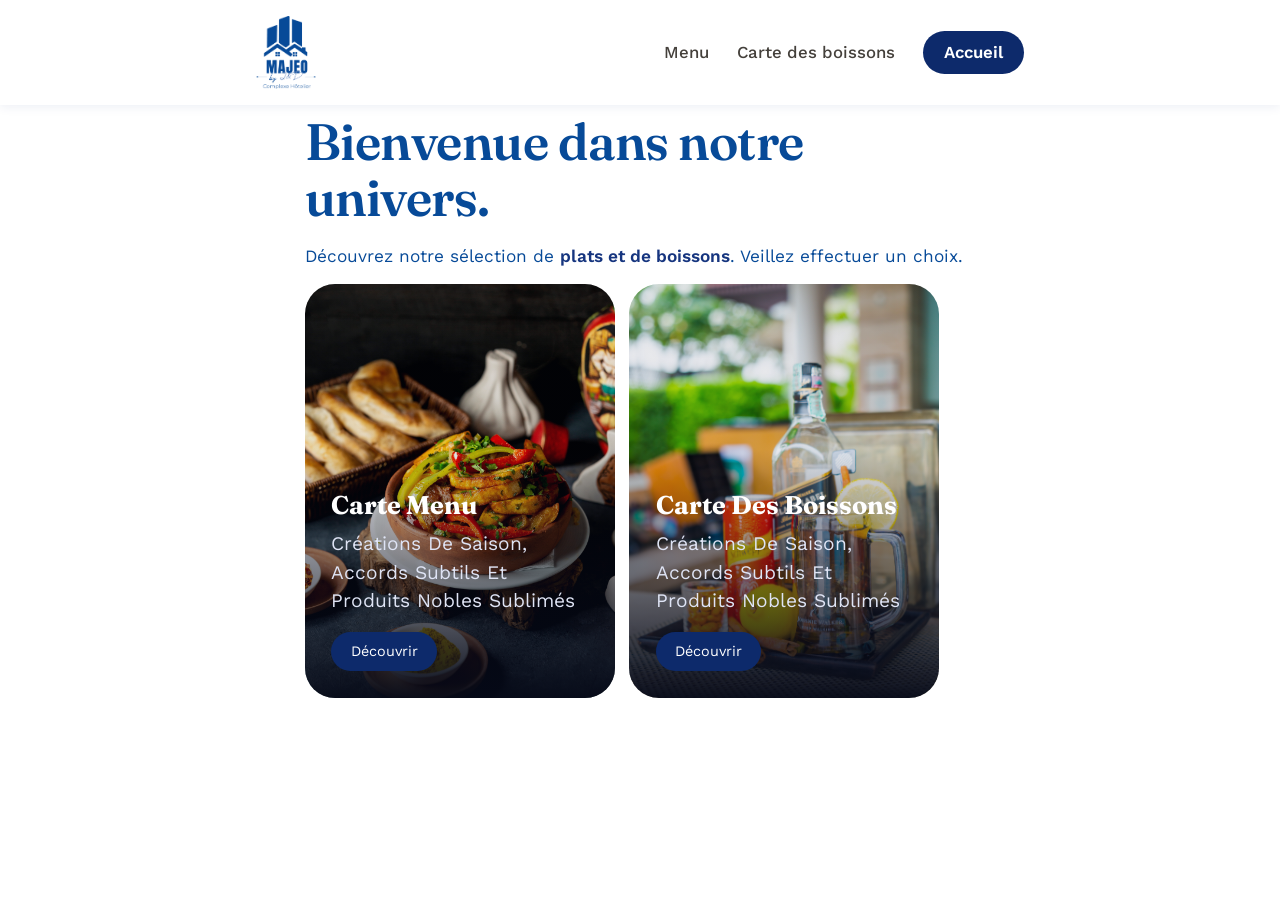
==== commit 39a5e554: "Mise à jour du site 19092608h" ====
--- a/index.html
+++ b/index.html
@@ -3,12 +3,24 @@
 <head>
   <meta charset="UTF-8">
   <meta name="viewport" content="width=device-width, initial-scale=1.0">
+  <meta name="description" content="Majeo Restaurant propose une carte élégante de plats et de boissons, pensées pour les repas gourmands et les soirées conviviales.">
+  <meta name="keywords" content="restaurant, carte, menu, plats, boissons, Majeo Restaurant">
+  <meta name="theme-color" content="#0d2b5d">
+  <meta property="og:type" content="website">
+  <meta property="og:title" content="Majeo Restaurant | Carte Menu & Boissons">
+  <meta property="og:description" content="Découvrez la carte de Majeo Restaurant : plats raffinés, boissons sélectionnées et ambiance gourmande.">
+  <meta property="og:image:alt" content="Présentation de la carte Majeo Restaurant">
+  <meta property="og:site_name" content="Majeo Restaurant">
+  <meta name="twitter:card" content="summary_large_image">
+  <meta name="twitter:title" content="Majeo Restaurant | Carte Menu & Boissons">
+  <meta name="twitter:description" content="Découvrez la carte de Majeo Restaurant : plats raffinés, boissons sélectionnées et ambiance gourmande.">
   <title>MAJEO RESTAURANT MENU</title>
   <link rel="stylesheet" href="css/style.css">
+  <link rel="icon" type="image/png" href="./img/logo/logo-bleu.png">
 </head>
 <body class="homepage">
   <nav class="topbar">
-    <div><img class="logo" src="/img/logo/logo-bleu.png" alt="logo-majeo"></div>
+    <div><img class="logo" src="/img/logo/logo-bleu.png" alt="logo-majeo" href="index.html"></div>
     <div class="links">
       <a href="categorie-plats.html">Menu</a>
       <a href="categorie-boissons.html">Carte des boissons</a>
@@ -24,12 +36,12 @@
     <h1>Bienvenue dans notre univers.</h1>
     <p>Découvrez notre sélection de <strong>plats et de boissons</strong>. Veillez effectuer un choix.</p>
     <div class="category-grid">
-    <a class="category-card" href="categorie-plats.html" style="background-image:url('https://framerusercontent.com/images/2V95fWhHhNwHVZXLiyD8EZHI2E.jpg?width=800&height=516')">
+    <a class="category-card" href="categorie-plats.html" style="background-image:url('./img/bouf.jpg')">
       <span class="name">Carte Menu</span>
       <span class="count">Créations De Saison, Accords Subtils Et Produits Nobles Sublimés</span>
       <span class="arrow">Découvrir</span>
     </a>
-    <a class="category-card" href="categorie-boissons.html" style="background-image:url('https://framerusercontent.com/images/WIODolZu4mGkxVQT92E17E0Okc.jpg?width=795&height=385')">
+    <a class="category-card" href="categorie-boissons.html" style="background-image:url('./img/vin.jpg')">
       <span class="name">Carte Des Boissons</span>
       <span class="count">Créations De Saison, Accords Subtils Et Produits Nobles Sublimés</span>
       <span class="arrow">Découvrir</span>
--- a/css/style.css
+++ b/css/style.css
@@ -75,6 +75,7 @@
   align-items: center;
   justify-content: space-between;
   padding:0;
+  box-shadow: 0 2px 10px rgba(22, 53, 127, 0.08);
 }
 
 body { padding-top: 111px; }
@@ -242,7 +243,7 @@
     align-items: center;
     justify-content: center;
     gap: 0.8rem;
-    margin: 0.5rem 0 0;
+    margin: 0.5rem 0 0 auto;
     padding: 0.5rem 0.4rem;
     border-radius: 999px;
     background: var(--navy);
@@ -254,7 +255,11 @@
     box-sizing: border-box;
 }
 
-
+.category-page .home-back-btn {
+    margin-left: auto;
+    justify-self: end;
+    width: min(100%, 420px);
+}
 /* ==========================================================
    Tout ce qui suit = style d'ORIGINE, non retouché
    (liste de plats, admin, formulaires, tableaux, footer...)
@@ -455,13 +460,12 @@
   nav.topbar .links { min-width: 0; gap: 0.35rem; font-size: 0.68rem; }
   nav.topbar .links a { font-size: 0.68rem; white-space: nowrap; }
   nav.topbar .links .active { padding: 0.4rem 0.6rem; }
-  .homepage .hero { padding: 2rem 1rem 2.5rem; }
   .homepage .hero h1 { font-size: 2.7rem; }
   .homepage .category-grid { grid-template-columns: 1fr; }
   .homepage .category-card { aspect-ratio: 0.95; }
   .homepage .category-card .arrow {
     font-size: 1.2rem;
-    padding: 0.7rem 3rem;
+    padding: 0.7rem 1.5rem;
     margin-top: 0.95rem;
   }
 
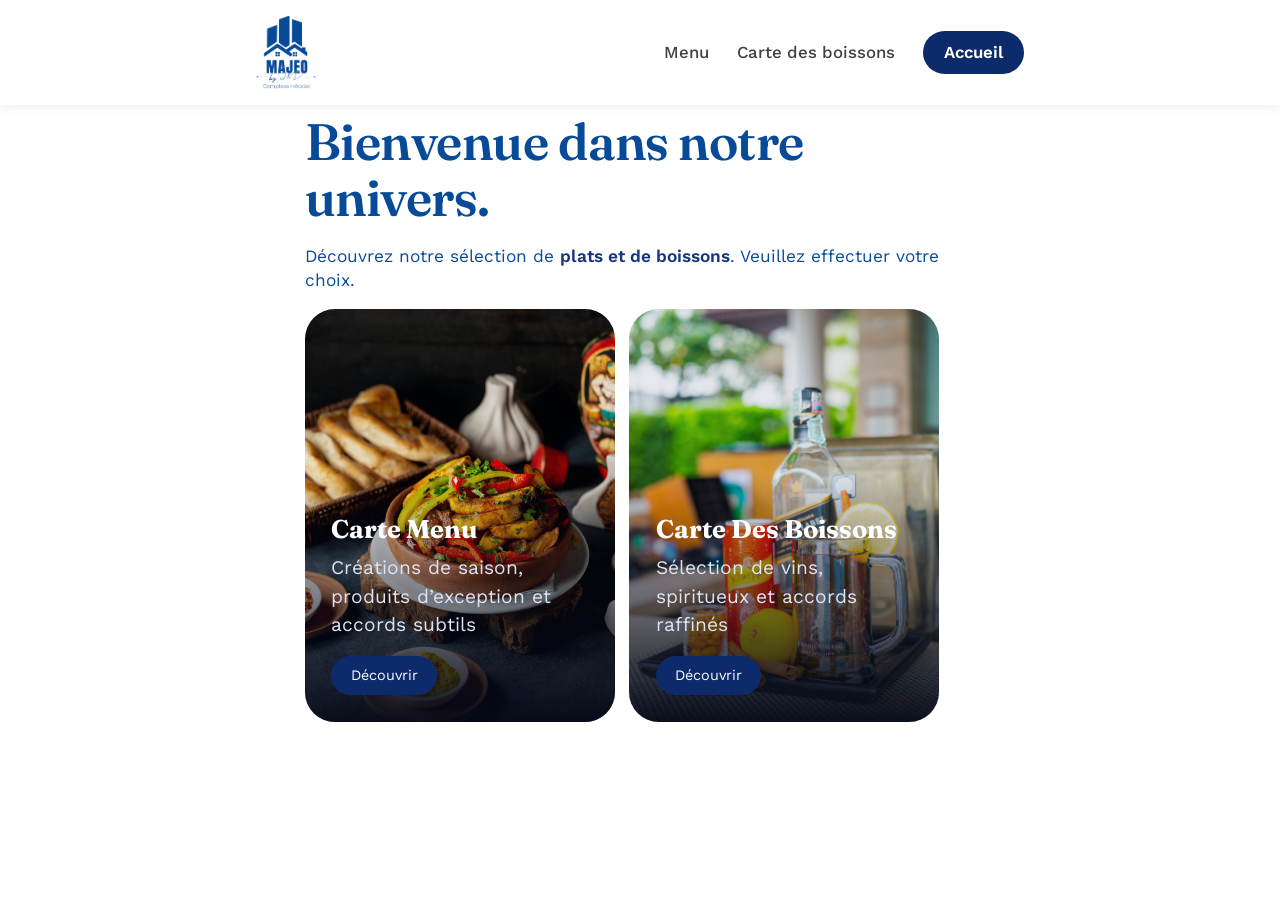
==== commit 68fa69ec: "upadte 020226" ====
--- a/index.html
+++ b/index.html
@@ -20,7 +20,7 @@
 </head>
 <body class="homepage">
   <nav class="topbar">
-    <div><img class="logo" src="/img/logo/logo-bleu.png" alt="logo-majeo" href="index.html"></div>
+    <div><img class="logo" src="img/logo/logo-bleu.png" alt="logo-majeo"></div>
     <div class="links">
       <a href="categorie-plats.html">Menu</a>
       <a href="categorie-boissons.html">Carte des boissons</a>
@@ -34,16 +34,16 @@
 
   <section class="hero">
     <h1>Bienvenue dans notre univers.</h1>
-    <p>Découvrez notre sélection de <strong>plats et de boissons</strong>. Veillez effectuer un choix.</p>
+    <p>Découvrez notre sélection de <strong>plats et de boissons</strong>. Veuillez effectuer votre choix.</p>
     <div class="category-grid">
     <a class="category-card" href="categorie-plats.html" style="background-image:url('./img/bouf.jpg')">
       <span class="name">Carte Menu</span>
-      <span class="count">Créations De Saison, Accords Subtils Et Produits Nobles Sublimés</span>
+      <span class="count">Créations de saison, produits d’exception et accords subtils</span>
       <span class="arrow">Découvrir</span>
     </a>
     <a class="category-card" href="categorie-boissons.html" style="background-image:url('./img/vin.jpg')">
       <span class="name">Carte Des Boissons</span>
-      <span class="count">Créations De Saison, Accords Subtils Et Produits Nobles Sublimés</span>
+      <span class="count">Sélection de vins, spiritueux et accords raffinés</span>
       <span class="arrow">Découvrir</span>
     </a>
   </div>
--- a/css/style.css
+++ b/css/style.css
@@ -78,7 +78,7 @@
   box-shadow: 0 2px 10px rgba(22, 53, 127, 0.08);
 }
 
-body { padding-top: 111px; }
+body { padding-top: 140px; }
 html, body { overflow-x: hidden; }
 html.menu-open { overflow: hidden; }
 html { scrollbar-width: none; }
@@ -260,14 +260,11 @@
     justify-self: end;
     width: min(100%, 420px);
 }
-/* ==========================================================
-   Tout ce qui suit = style d'ORIGINE, non retouché
-   (liste de plats, admin, formulaires, tableaux, footer...)
-   ========================================================== */
 
 /* --- Liste de plats (menu.html) --- */
 .menu-header {
   max-width: 980px;
+  padding: 0 1.75rem;
 }
 .menu-header h1 {
   font-size: clamp(2.6rem, 5vw, 4.8rem);
@@ -275,6 +272,7 @@
   font-weight: 700;
   letter-spacing: -0.06em;
   color: var(--navy);
+  
 }
 .menu-list {
   max-width: 980px;
@@ -290,22 +288,22 @@
   border-bottom: 1px solid rgba(23, 31, 41, 0.18);
 }
 .dish-row .name {
-  font-size: clamp(1.15rem, 2vw, 2.2rem);
+  font-size: clamp(1.25rem, 1.2vw, 1.125rem);
   color: var(--ink);
-  font-weight: 500;
+  font-weight: 400;
   line-height: 1.25;
 }
 .dish-row .leader {
   flex: 1;
-  border-bottom: 2px dotted rgba(33, 35, 37, 0.26);
+  border-bottom: 2px dotted rgba(72, 72, 72, 0.26);
   transform: translateY(-3px);
 }
 .dish-row .price {
-  font-weight: 600;
+  font-weight: 500;
   color: #d16a35;
   white-space: nowrap;
   font-variant-numeric: tabular-nums;
-  font-size: clamp(1.1rem, 1.8vw, 2rem);
+  font-size: clamp(1.4rem, 1.8vw, 1.5rem);
   line-height: 1.2;
 }
 
@@ -750,4 +748,101 @@
   .category-page .hero h1 { font-size: 2.4rem; }
   .category-page .category-grid { width: calc(100% - 2rem); max-width: none; }
   .category-page .category-card .name { font-size: 1.2rem; }
+}
+
+/* --- Formules petit-déjeuner --- */
+.breakfast-page .menu-header,
+.breakfast-page .menu-list {
+  max-width: 1050px;
+}
+
+.breakfast-page .menu-header h1 {
+  color: var(--primary-color);
+  font-weight: 700;
+  letter-spacing: 0;
+  padding-bottom: 1.25rem;
+}
+
+.breakfast-page .breakfast-grid {
+  display: grid;
+  grid-template-columns: repeat(3, minmax(0, 1fr));
+  gap: 1.6rem;
+}
+
+.breakfast-page .breakfast-card {
+  min-height: 356px;
+  padding: 1.35rem 1.4rem;
+  border: 1px solid var(--primary-color);;
+  border-radius: 12px;
+  background: var(--white);
+  box-shadow: 0 5px 14px rgba(36, 31, 25, 0.16);
+}
+
+.breakfast-card-header {
+  display: flex;
+  align-items: baseline;
+  justify-content: space-between;
+  gap: 0.5rem;
+  padding-bottom: 0.45rem;
+  border-bottom: 1px solid var(--primary-color);;
+  color: var(--primary-color);;
+}
+
+.breakfast-card-header h2 {
+  font-family: 'Work Sans', sans-serif;
+  font-size: 1.65rem;
+  font-weight: 400;
+  line-height: 1.2;
+}
+
+.breakfast-price {
+  display: flex;
+  align-items: baseline;
+  gap: 0.1rem;
+  margin: 0;
+  white-space: nowrap;
+  color: var(--primary-color);;
+}
+
+.breakfast-price strong {
+  font-size: 1.65rem;
+  line-height: 1.2;
+}
+
+.breakfast-price span {
+  font-size: 0.65rem;
+}
+
+.breakfast-card ul {
+  display: grid;
+  gap: 0.85rem;
+  margin: 1rem 0 0;
+  padding: 0;
+  list-style: none;
+}
+
+.breakfast-card li {
+  display: flex;
+  align-items: baseline;
+  gap: 0.55rem;
+  color: #171717;
+  font-size: 1.1rem;
+}
+
+.breakfast-card li::before {
+  content: "✓";
+  flex: 0 0 auto;
+  color: var(--primary-color);
+}
+
+@media (max-width: 900px) {
+  .breakfast-page .breakfast-grid {
+    grid-template-columns: minmax(0, 1fr);
+    justify-items: center;
+  }
+
+  .breakfast-page .breakfast-card {
+    width: 100%;
+    max-width: 420px;
+  }
 }
